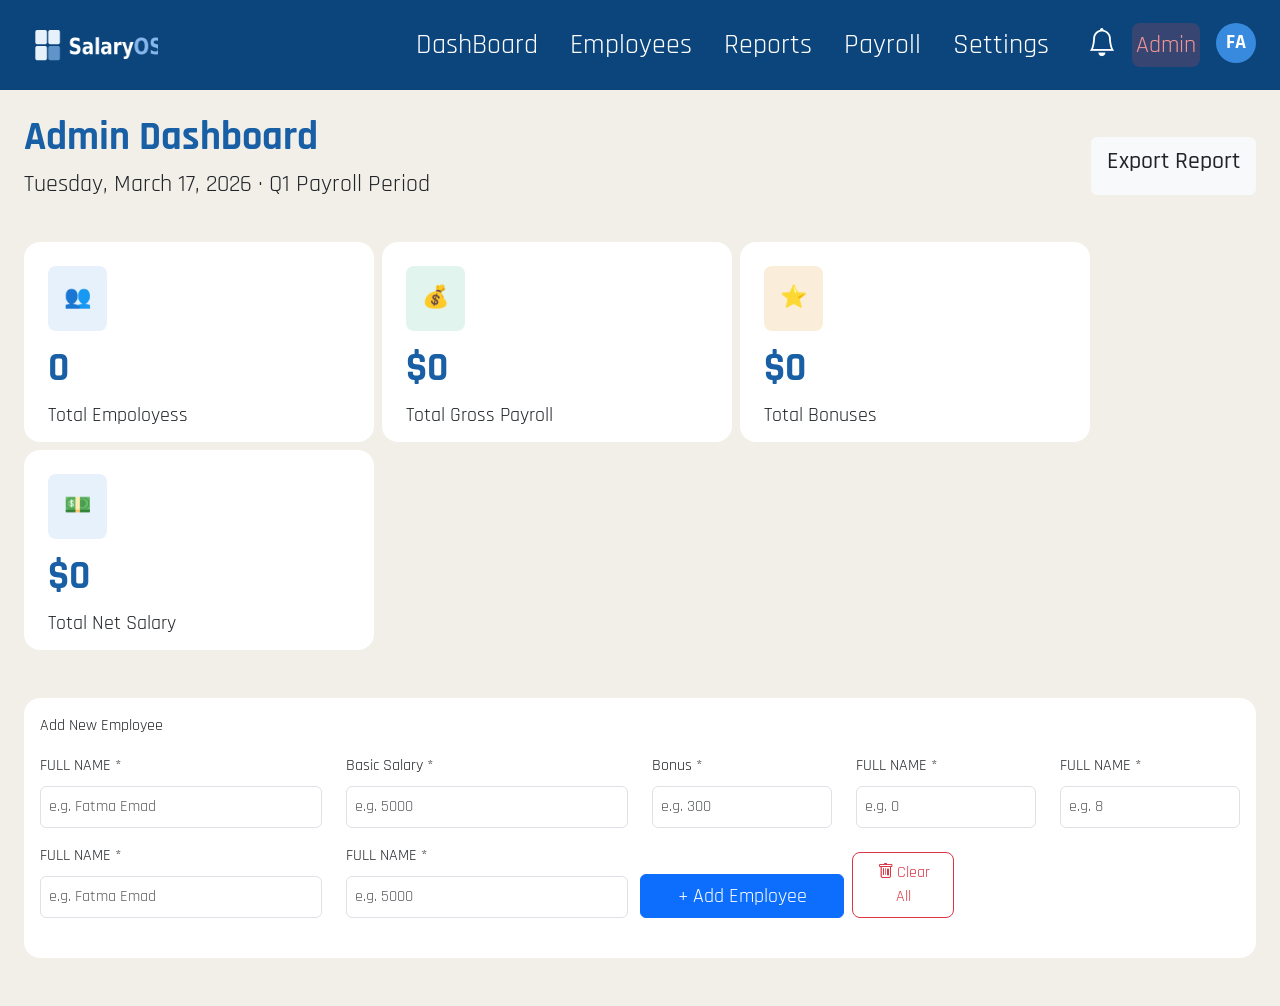
==== index.html @ 5189d5d8 "adding clear all input" ====
<!DOCTYPE html>
<html lang="en">

<head>
    <meta charset="UTF-8">
    <meta name="viewport" content="width=device-width, initial-scale=1.0">
    <title>Salary App</title>
    <link href="https://cdn.jsdelivr.net/npm/bootstrap@5.3.8/dist/css/bootstrap.min.css" rel="stylesheet"
        integrity="sha384-sRIl4kxILFvY47J16cr9ZwB07vP4J8+LH7qKQnuqkuIAvNWLzeN8tE5YBujZqJLB" crossorigin="anonymous">
    <link href="https://cdn.jsdelivr.net/npm/bootstrap-icons@1.11.3/font/bootstrap-icons.css" rel="stylesheet">
    <link rel="stylesheet" href="./css/style.css">
    <link rel="shortcut icon" href="./images/salaryos-logo.png" type="image/x-icon">
    <style>
        :root {
            --primaryColor: #0C447C;
            --secondaryColor: #378ADD;
            --primary-navy-hover: #185FA5;
            --primary-blue-light: #85B7EB;
            --primary-blue-tint: #E6F1FB;
            --primary-blue-avatar: #B5D4F4;
        }

        .contain img {
            width: 150px;
            height: 50px;
            padding-left: 20px;
        }

        .navbar {
            background-color: var(--primaryColor);
        }

        .list ul {
            margin-left: 250px;
        }

        .profile {
            background-color: var(--secondaryColor);
            width: 40px;
            height: 40px;
            text-align: center;
        }

        .role {
            color: #F09595;
            background: rgba(226, 75, 74, 0.2);
        }

        .emp-num,
        .total-net {
            width: 200px;
            background-color: var(--secondaryColor);
            height: fit-content;
            width: fit-content;
            font-weight: 500;
        }

        .emp-num span:last-of-type,
        .total-net span:last-of-type {
            margin-top: -10px;
        }

        .admin-dashboard {
            color: var(--primary-navy-hover);

        }

        .info {
            background-color: rgb(175, 104, 104);
            width: 350px;
            height: 200px;
            background-color: white;

        }

        .info p:last-of-type {
            margin-top: -15px;
        }

        .info {
            transition: 0.3s;
        }

        .info:hover {
            transform: translateY(-5px);
        }

        .user-data {
            background-color: white;
        }

        .add-btn {
            height: fit-content;
        }
    </style>
</head>

<body style="background-color: var(--bg-page);">

    <nav class="navbar navbar-expand-lg ">
        <div class=" contain container-fluid p-2">
            <!-- <a class="navbar-brand" href="#">Navbar scroll</a> -->
            <img src="./images/salaryos-logo (1).png" alt="" class="">
            <button class="navbar-toggler" type="button" data-bs-toggle="collapse" data-bs-target="#navbarScroll"
                aria-controls="navbarScroll" aria-expanded="false" aria-label="Toggle navigation">
                <span class="navbar-toggler-icon"></span>
            </button>
            <div class=" list collapse navbar-collapse" id="navbarScroll">
                <ul class="navbar-nav me-auto my-2 my-lg-0 navbar-nav-scroll gap-3" style="--bs-scroll-height: 100px;">
                    <li class="nav-item">
                        <a class="nav-link active text-white fs-3" aria-current="page" href="#">DashBoard</a>
                    </li>
                    <li class="nav-item">
                        <a class="nav-link text-white fs-3" href="#">Employees</a>
                    </li>
                    <li class="nav-item dropdown">
                        <a class="nav-link active text-white fs-3" aria-current="page" href="#">Reports</a>


                    </li>
                    <li class="nav-item dropdown">
                        <a class="nav-link active text-white fs-3" aria-current="page" href="#">Payroll</a>


                    </li>
                    <li class="nav-item">
                        <a class="nav-link disabled text-white fs-3" aria-disabled="true">Settings</a>
                    </li>
                </ul>

                <div class="d-flex justify-content-center gap-3 me-3">
                    <i class="bi bi-bell fs-3 text-white"></i>
                    <div class=" role  rounded-3 p-1  d-inline-block fs-4">Admin</div>
                    <div class="profile text-white p-1 fs-5 fw-bold rounded-circle d-inline-block">FA</div>

                </div>
            </div>
        </div>
    </nav>
    <main>
        <div class="main-container">
            <div class="main-header">
                <div class="main-description d-flex justify-content-between px-4">
                    <div>
                        <h2 class=" admin-dashboard mb-1 mt-4 fs-1 fw-bold">Admin Dashboard</h2>
                        <p class="fs-4">Tuesday, March 17, 2026 · Q1 Payroll Period</p>
                    </div>
                    <div class="d-flex align-items-center gap-5 mt-4 fs-4 rounded-2 text-light">
                        <div class="emp-num  rounded-2 p-3  bg-light text-dark ">

                            <span class="d-block ">Export Report</span>
                        </div>
                        <!-- <div class="total-net rounded-2 p-2 text-center fs-4 text-light">
                            <span class="d-block"> $14,500</span>
                            <span class="d-block">Total Net</span>
                        </div> -->
                    </div>
                </div>



            </div>

            <div class="row emp-info mt-4 mx-4 gap-2">
                <div class="info  col-lg-3 col-md-6 col-12 p-4 rounded-4 ">
                    <div class="stat-icon mb-2 p-3 rounded-3 text-center "
                        style="background:var(--primary-blue-tint); font-size:22px;width: fit-content; height: fit-content; ;">
                        👥</div>
                    <p class="fs-1 fw-bold" style="color: var(--primary-navy-hover);">0</p>
                    <p class="fs-5">Total Empoloyess</p>
                </div>
                <div class="info col-lg-3 col-md-6 col-12 p-4 rounded-4 ">
                    <div class="stat-icon mb-2 p-3 rounded-3 text-center "
                        style="background:var(--green-tint); font-size:22px;width: fit-content; height: fit-content; ;">
                        💰</div>
                    <p class="fs-1 fw-bold" style="color: var(--primary-navy-hover);">$0</p>
                    <p class="fs-5">Total Gross Payroll</p>
                </div>
                <div class="info  col-lg-3 col-md-6 col-12 p-4 rounded-4 ">
                    <div class="stat-icon mb-2 p-3 rounded-3 text-center "
                        style="background:var(--amber-tint); font-size:22px;width: fit-content; height: fit-content; ;">
                        ⭐</div>
                    <p class="fs-1 fw-bold" style="color: var(--primary-navy-hover);">$0</p>
                    <p class="fs-5">Total Bonuses</p>
                </div>
                <div class="info col-lg-3 col-md-6 col-12 p-4 rounded-4 ">
                    <div class="stat-icon mb-2 p-3 rounded-3 text-center "
                        style="background:var(--primary-blue-tint); font-size:22px;width: fit-content; height: fit-content; ;">
                        💵</div>
                    <p class="fs-1 fw-bold" style="color: var(--primary-navy-hover);">$0</p>
                    <p class="fs-5">Total Net Salary</p>
                </div>




            </div>

            <div class="user-data w-full p-3 w-500 mt-5 rounded-4 mb-5 mx-4 ">
                <p>Add New Employee</p>
                <div class="row">
                    <div class="d-flex flex-column col-3">
                        <label for="fullname" class="mb-2">FULL NAME *</label>
                        <input type="text" class="form-control p-2" id="fullname" name="fullname"
                            placeholder="e.g. Fatma Emad">
                    </div>
                    <div class="d-flex flex-column col-3">
                        <label for="fullname" class="mb-2">Basic Salary *</label>
                        <input type="text" class="form-control p-2" id="fullname" name="fullname"
                            placeholder="e.g. 5000">
                    </div>
                    <div class="d-flex flex-column col-2">
                        <label for="fullname" class="mb-2">Bonus *</label>
                        <input type="text" class="form-control p-2" id="fullname" name="fullname"
                            placeholder="e.g. 300">
                    </div>
                    <div class="d-flex flex-column col-2">
                        <label for="fullname" class="mb-2">FULL NAME *</label>
                        <input type="text" class="form-control p-2" id="fullname" name="fullname" placeholder="e.g. 0">
                    </div>
                    <div class="d-flex flex-column col-2">
                        <label for="fullname" class="mb-2">FULL NAME *</label>
                        <input type="text" class="form-control p-2" id="fullname" name="fullname" placeholder="e.g. 8">
                    </div>



                </div>
                <div class="row mt-3 mb-4">
                    <div class="d-flex flex-column col-3">
                        <label for="fullname" class="mb-2">FULL NAME *</label>
                        <input type="text" class="form-control p-2" id="fullname" name="fullname"
                            placeholder="e.g. Fatma Emad">
                    </div>
                    <div class="d-flex flex-column col-3">
                        <label for="fullname" class="mb-2">FULL NAME *</label>
                        <input type="text" class="form-control p-2" id="fullname" name="fullname"
                            placeholder="e.g. 5000">
                    </div>
                    <button type="submit" class=" add-btn col-2 btn btn-primary fs-5 mt-auto me-2"> + Add Employee</button>
                    <button type="reset" class=" add-btn col-1 btn btn-outline-danger btn-lg fs-6 mt-auto">
                        <i class="bi bi-trash"></i>
                         Clear All
                    </button>



                </div>



            </div>

    </main>


    <script src="https://cdn.jsdelivr.net/npm/bootstrap@5.3.8/dist/js/bootstrap.bundle.min.js"
        integrity="sha384-FKyoEForCGlyvwx9Hj09JcYn3nv7wiPVlz7YYwJrWVcXK/BmnVDxM+D2scQbITxI"
        crossorigin="anonymous"></script>
    <script src="./js/main.js"></script>
</body>

</html>
---- css/style.css ----
@import url('https://fonts.googleapis.com/css2?family=Rajdhani:wght@400;500;600;700&display=swap');

body {
    font-family: 'Rajdhani', sans-serif;
}

:root {
    /* ── Primary ── */
    --primary-navy:        #0C447C;
    --primary-navy-hover:  #185FA5;
    --primary-blue:        #378ADD;
    --primary-blue-light:  #85B7EB;
    --primary-blue-tint:   #E6F1FB;
    --primary-blue-avatar: #B5D4F4;

    /* ── Backgrounds ── */
    --bg-page:         #f1efe8;
    --bg-card:         #ffffff;
    --bg-table-header: #f8f9fa;
    --bg-table-hover:  #f0f6ff;

    /* ── Success / Green ── */
    --green-dark:   #0F6E56;
    --green-mid:    #1D9E75;
    --green-light:  #5DCAA5;
    --green-tint:   #E1F5EE;
    --green-avatar: #C0DD97;

    /* ── Danger / Red ── */
    --red-dark:        #A32D2D;
    --red-mid:         #E24B4A;
    --red-light:       #F09595;
    --red-tint:        #FCEBEB;
    --red-admin-badge: #c0392b;

    /* ── Warning / Amber ── */
    --amber-dark:        #854F0B;
    --amber-mid:         #EF9F27;
    --amber-avatar:      #FAC775;
    --amber-tint:        #FAEEDA;
    --amber-avatar-dark: #633806;

    /* ── Job Badges / Avatars ── */
    --purple-tint:        #EEEDFE;
    --purple-dark:        #3C3489;
    --purple-avatar:      #CECBF6;
    --pink-avatar:        #F4C0D1;
    --pink-avatar-dark:   #72243E;
    --teal-avatar:        #9FE1CB;

    /* ── Text & Neutral ── */
    --text-primary:   #222222;
    --text-secondary: #666666;
    --text-muted:     #888888;
    --border-color:   #dddddd;
    --text-on-navy:   #E6F1FB;
}
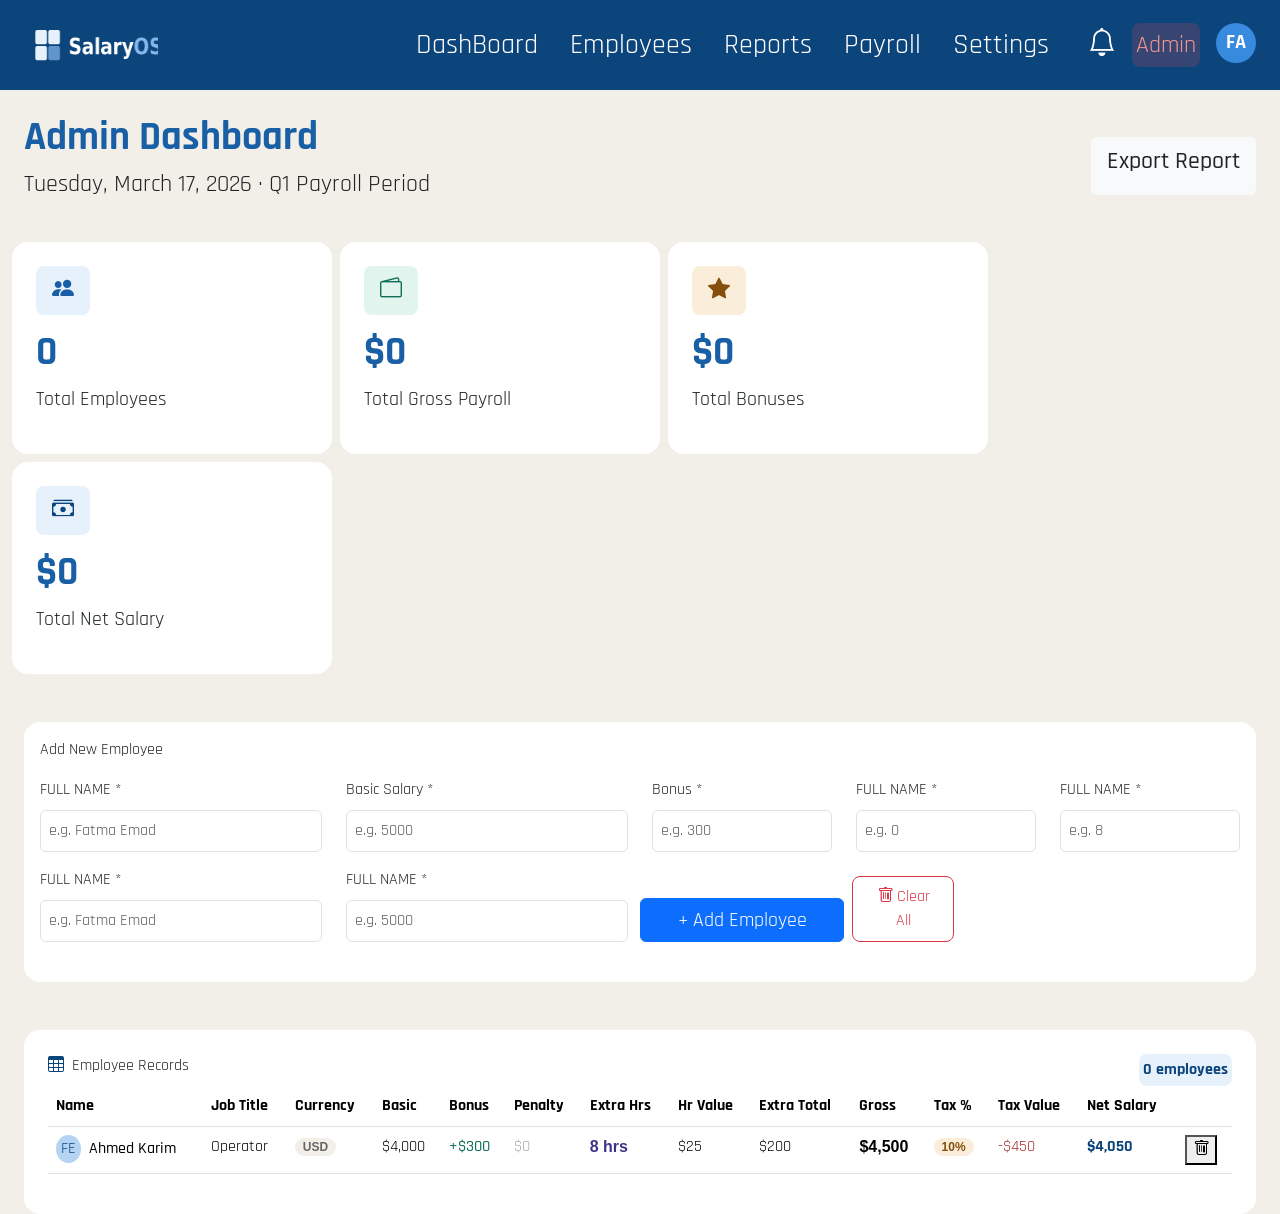
==== commit 2f43e472: "adding employees data in a table" ====
--- a/index.html
+++ b/index.html
@@ -66,20 +66,17 @@
         }
 
         .info {
-            background-color: rgb(175, 104, 104);
-            width: 350px;
-            height: 200px;
+            min-height: 200px;
             background-color: white;
-
+            transition: 0.3s;
+            width: 320px;
         }
 
         .info p:last-of-type {
             margin-top: -15px;
         }
 
-        .info {
-            transition: 0.3s;
-        }
+
 
         .info:hover {
             transform: translateY(-5px);
@@ -92,12 +89,16 @@
         .add-btn {
             height: fit-content;
         }
+
+        .data-table {
+            background-color: white;
+        }
     </style>
 </head>
 
 <body style="background-color: var(--bg-page);">
 
-    <nav class="navbar navbar-expand-lg ">
+    <nav class="navbar navbar-expand-xl ">
         <div class=" contain container-fluid p-2">
             <!-- <a class="navbar-brand" href="#">Navbar scroll</a> -->
             <img src="./images/salaryos-logo (1).png" alt="" class="">
@@ -160,8 +161,8 @@
 
 
             </div>
-
-            <div class="row emp-info mt-4 mx-4 gap-2">
+            <!-- 
+            <div class="row emp-info mt-4 mx-4 g-2 ">
                 <div class="info  col-lg-3 col-md-6 col-12 p-4 rounded-4 ">
                     <div class="stat-icon mb-2 p-3 rounded-3 text-center "
                         style="background:var(--primary-blue-tint); font-size:22px;width: fit-content; height: fit-content; ;">
@@ -194,6 +195,43 @@
 
 
 
+            </div> -->
+
+            <div class="mx-4">
+                <div class="row emp-info mt-4 gap-2">
+                    <div class="info col-lg-3 col-md-6 col-12 p-4 rounded-4">
+                        <div class="stat-icon mb-2 px-3 py-2  rounded-3 text-center"
+                            style="background:var(--primary-blue-tint); font-size:22px; width:fit-content;">
+                            <i class="bi bi-people-fill" style="color:#185FA5;"></i>
+                        </div>
+                        <p class="fs-1 fw-bold" style="color: var(--primary-navy-hover);">0</p>
+                        <p class="fs-5">Total Employees</p>
+                    </div>
+                    <div class="info col-lg-3 col-md-6 col-12 p-4 rounded-4">
+                        <div class="stat-icon mb-2 px-3 py-2 rounded-3 text-center"
+                            style="background:var(--green-tint); font-size:22px; width:fit-content;">
+                            <i class="bi bi-wallet2" style="color:#0F6E56;"></i>
+                        </div>
+                        <p class="fs-1 fw-bold" style="color: var(--primary-navy-hover);">$0</p>
+                        <p class="fs-5">Total Gross Payroll</p>
+                    </div>
+                    <div class="info col-lg-3 col-md-6 col-12 p-4 rounded-4">
+                        <div class="stat-icon mb-2 px-3 py-2 rounded-3 text-center"
+                            style="background:var(--amber-tint); font-size:22px; width:fit-content;">
+                            <i class="bi bi-star-fill" style="color:#854F0B;"></i>
+                        </div>
+                        <p class="fs-1 fw-bold" style="color: var(--primary-navy-hover);">$0</p>
+                        <p class="fs-5">Total Bonuses</p>
+                    </div>
+                    <div class="info col-lg-3 col-md-6 col-12 p-4 rounded-4">
+                        <div class="stat-icon mb-2 px-3 py-2 rounded-3 text-center"
+                            style="background:var(--primary-blue-tint); font-size:22px; width:fit-content;">
+                            <i class="bi bi-cash-stack" style="color:#0C447C;"></i>
+                        </div>
+                        <p class="fs-1 fw-bold" style="color: var(--primary-navy-hover);">$0</p>
+                        <p class="fs-5">Total Net Salary</p>
+                    </div>
+                </div>
             </div>
 
             <div class="user-data w-full p-3 w-500 mt-5 rounded-4 mb-5 mx-4 ">
@@ -237,15 +275,98 @@
                         <input type="text" class="form-control p-2" id="fullname" name="fullname"
                             placeholder="e.g. 5000">
                     </div>
-                    <button type="submit" class=" add-btn col-2 btn btn-primary fs-5 mt-auto me-2"> + Add Employee</button>
+                    <button type="submit" class=" add-btn col-2 btn btn-primary fs-5 mt-auto me-2"> + Add
+                        Employee</button>
                     <button type="reset" class=" add-btn col-1 btn btn-outline-danger btn-lg fs-6 mt-auto">
                         <i class="bi bi-trash"></i>
-                         Clear All
+                        Clear All
                     </button>
 
 
 
                 </div>
+
+
+
+            </div>
+
+            <div class="data-table mx-4 p-4 rounded-4 ">
+                <div class="d-flex justify-content-between">
+                    <span class="fs-6"> <i class="bi bi-table me-1" style="color:#0C447C;"></i>
+                        Employee Records
+                    </span>
+                    <span class="fs-6 p-1 rounded-3 fw-bold"
+                        style="background:var(--primary-blue-tint); color:#0C447C;">0 employees</span>
+                </div>
+                <div>
+                    <table class="table  ">
+                        <thead style="background:var(--primary-blue-light) !important;">
+                            <tr>
+                                <th>Name</th>
+                                <th>Job Title</th>
+                                <th>Currency</th>
+                                <th>Basic</th>
+                                <th>Bonus</th>
+                                <th>Penalty</th>
+                                <th>Extra Hrs</th>
+                                <th>Hr Value</th>
+                                <th>Extra Total</th>
+                                <th>Gross</th>
+                                <th>Tax %</th>
+                                <th>Tax Value</th>
+                                <th>Net Salary</th>
+                                <th></th>
+                            </tr>
+                        </thead>
+                        <tbody>
+                            <tr>
+                                <td>
+                                    <div class="d-flex align-items-center gap-2">
+                                        <div class="av rounded-circle" style="background:#B5D4F4; color:#0C447C;padding:2px 5px">FE</div>
+                                        <span style="font-weight:500;">Ahmed Karim</span>
+                                    </div>
+                                </td>
+                                <td><span class="badge-op">Operator</span></td>
+                                <td><span
+                                        style="font-size:12px; background:#f1efe8; color:#666; padding:2px 8px; border-radius:12px; font-weight:600;">USD</span>
+                                </td>
+                                <td>$4,000</td>
+                                <td style="color:#0F6E56; font-weight:500;">+$300</td>
+                                <td style="color:#aaa;">$0</td>
+                                <td style="color:#3C3489; font-weight:600;">8 hrs</td>
+                                <td>$25</td>
+                                <td>$200</td>
+                                <td style="font-weight:600;">$4,500</td>
+                                <td><span
+                                        style="font-size:12px; background:#FAEEDA; color:#854F0B; padding:2px 8px; border-radius:12px; font-weight:600;">10%</span>
+                                </td>
+                                <td style="color:#A32D2D;">-$450</td>
+                                <td style="font-weight:700; color:#0C447C;">$4,050</td>
+                                <td><button class="btn-del"><i class="bi bi-trash"></i></button></td>
+                            </tr>
+                        </tbody>
+                        <tfoot></tfoot>
+                    </table>
+                    <div class="empty-data">
+                        <div>
+
+                        </div>
+
+                    </div>
+
+
+
+
+
+
+
+                </div>
+
+
+
+
+
+
 
 
 
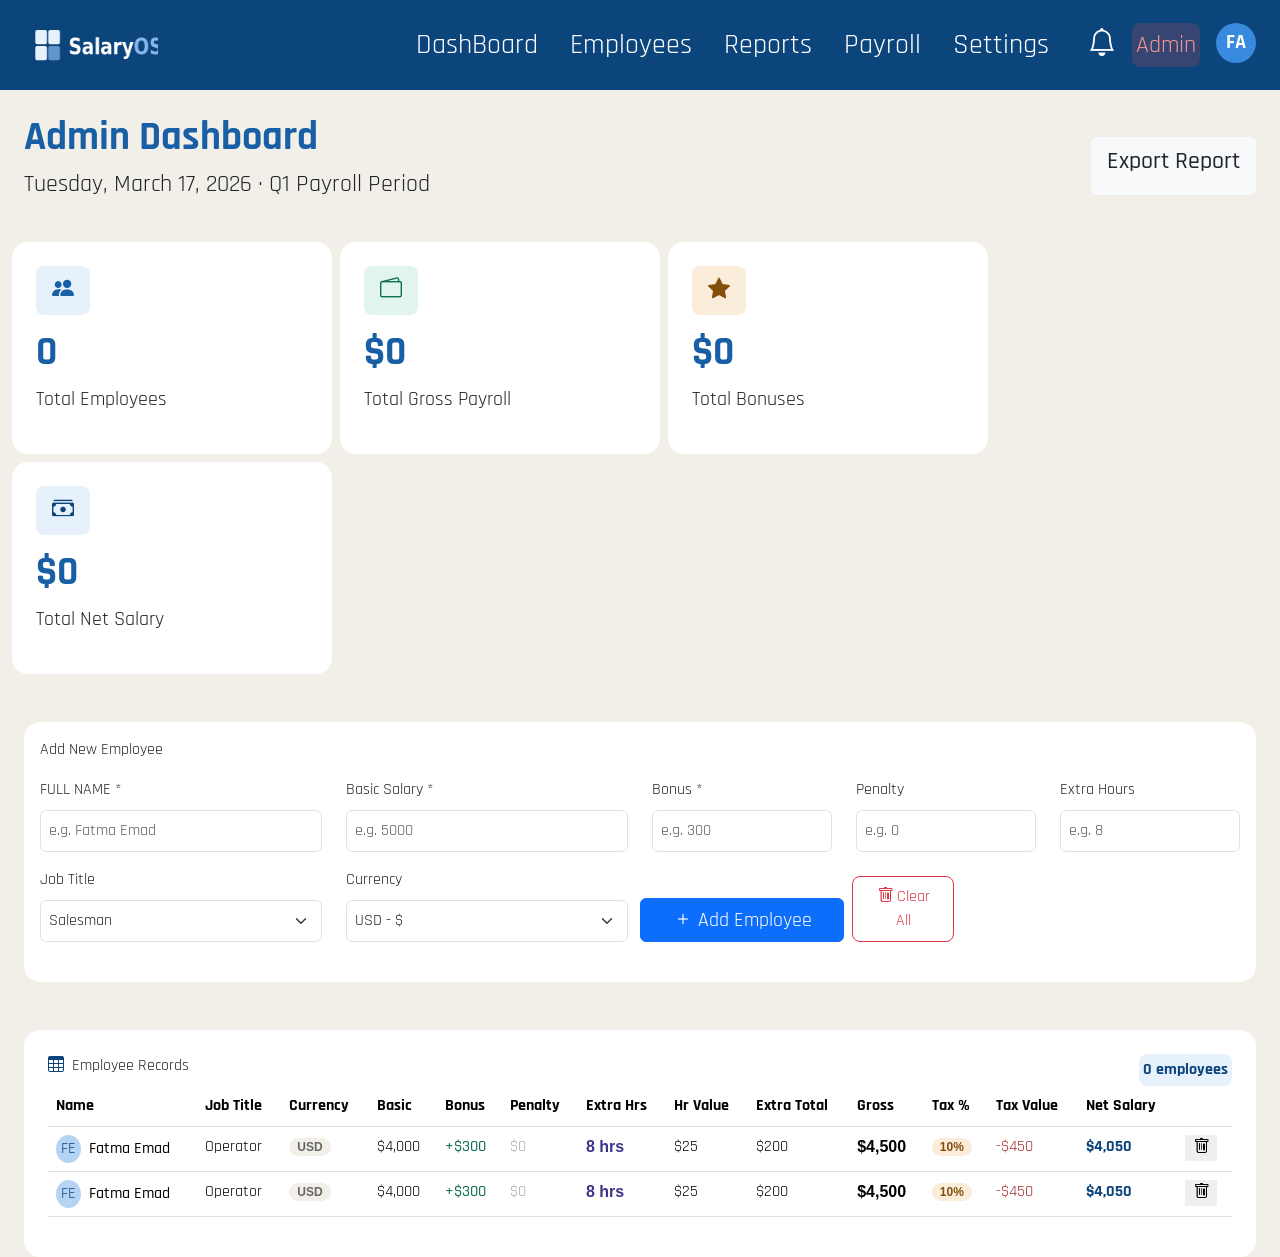
==== commit d66ae4a3: "some changes" ====
--- a/index.html
+++ b/index.html
@@ -92,6 +92,10 @@
 
         .data-table {
             background-color: white;
+        }
+        .delete-btn:hover {
+            color: var(--red-mid);
+            background-color: var(--red-tint);
         }
     </style>
 </head>
@@ -240,25 +244,27 @@
                     <div class="d-flex flex-column col-3">
                         <label for="fullname" class="mb-2">FULL NAME *</label>
                         <input type="text" class="form-control p-2" id="fullname" name="fullname"
-                            placeholder="e.g. Fatma Emad">
+                            placeholder="e.g. Fatma Emad" required>
                     </div>
                     <div class="d-flex flex-column col-3">
                         <label for="fullname" class="mb-2">Basic Salary *</label>
-                        <input type="text" class="form-control p-2" id="fullname" name="fullname"
-                            placeholder="e.g. 5000">
+                        <input type="number" class="form-control p-2" id="fullname" name="fullname"
+                            placeholder="e.g. 5000" required>
                     </div>
                     <div class="d-flex flex-column col-2">
                         <label for="fullname" class="mb-2">Bonus *</label>
-                        <input type="text" class="form-control p-2" id="fullname" name="fullname"
+                        <input type="number" class="form-control p-2" id="fullname" name="fullname"
                             placeholder="e.g. 300">
                     </div>
                     <div class="d-flex flex-column col-2">
-                        <label for="fullname" class="mb-2">FULL NAME *</label>
-                        <input type="text" class="form-control p-2" id="fullname" name="fullname" placeholder="e.g. 0">
+                        <label for="fullname" class="mb-2">Penalty</label>
+                        <input type="number" class="form-control p-2" id="fullname" name="fullname"
+                            placeholder="e.g. 0">
                     </div>
                     <div class="d-flex flex-column col-2">
-                        <label for="fullname" class="mb-2">FULL NAME *</label>
-                        <input type="text" class="form-control p-2" id="fullname" name="fullname" placeholder="e.g. 8">
+                        <label for="fullname" class="mb-2">Extra Hours</label>
+                        <input type="number" class="form-control p-2" id="fullname" name="fullname"
+                            placeholder="e.g. 8">
                     </div>
 
 
@@ -266,16 +272,23 @@
                 </div>
                 <div class="row mt-3 mb-4">
                     <div class="d-flex flex-column col-3">
-                        <label for="fullname" class="mb-2">FULL NAME *</label>
-                        <input type="text" class="form-control p-2" id="fullname" name="fullname"
-                            placeholder="e.g. Fatma Emad">
+                        <label for="fullname" class="mb-2">Job Title</label>
+                        <select name="job-title" id="title" class="form-select p-2 ">
+                            <option value="Salesman">Salesman</option>
+                            <option value="Operator">Operator</option>
+                            <option value="Admin">Admin</option>
+                        </select>
                     </div>
                     <div class="d-flex flex-column col-3">
-                        <label for="fullname" class="mb-2">FULL NAME *</label>
-                        <input type="text" class="form-control p-2" id="fullname" name="fullname"
-                            placeholder="e.g. 5000">
-                    </div>
-                    <button type="submit" class=" add-btn col-2 btn btn-primary fs-5 mt-auto me-2"> + Add
+                        <label for="fullname" class="mb-2">Currency</label>
+                        <select name="job-title" id="title" class="form-select p-2 ">
+                            <option value="Salesman">USD - $</option>
+                            <option value="Operator">EGP</option>
+                            <option value="Admin">SAR</option>
+                        </select>
+                    </div>
+                    <button type="submit" class=" add-btn col-2 btn btn-primary fs-5 mt-auto me-2"> <i
+                            class="bi bi-plus"></i> Add
                         Employee</button>
                     <button type="reset" class=" add-btn col-1 btn btn-outline-danger btn-lg fs-6 mt-auto">
                         <i class="bi bi-trash"></i>
@@ -322,8 +335,9 @@
                             <tr>
                                 <td>
                                     <div class="d-flex align-items-center gap-2">
-                                        <div class="av rounded-circle" style="background:#B5D4F4; color:#0C447C;padding:2px 5px">FE</div>
-                                        <span style="font-weight:500;">Ahmed Karim</span>
+                                        <div class="av rounded-circle"
+                                            style="background:#B5D4F4; color:#0C447C;padding:2px 5px">FE</div>
+                                        <span style="font-weight:500;">Fatma Emad</span>
                                     </div>
                                 </td>
                                 <td><span class="badge-op">Operator</span></td>
@@ -342,7 +356,33 @@
                                 </td>
                                 <td style="color:#A32D2D;">-$450</td>
                                 <td style="font-weight:700; color:#0C447C;">$4,050</td>
-                                <td><button class="btn-del"><i class="bi bi-trash"></i></button></td>
+                                <td><button class="delete-btn border-0 px-2"><i class="bi bi-trash "></i></button></td>
+                            </tr>
+                            <tr>
+                                <td>
+                                    <div class="d-flex align-items-center gap-2">
+                                        <div class="av rounded-circle"
+                                            style="background:#B5D4F4; color:#0C447C;padding:2px 5px">FE</div>
+                                        <span style="font-weight:500;">Fatma Emad</span>
+                                    </div>
+                                </td>
+                                <td><span class="badge-op">Operator</span></td>
+                                <td><span
+                                        style="font-size:12px; background:#f1efe8; color:#666; padding:2px 8px; border-radius:12px; font-weight:600;">USD</span>
+                                </td>
+                                <td>$4,000</td>
+                                <td style="color:#0F6E56; font-weight:500;">+$300</td>
+                                <td style="color:#aaa;">$0</td>
+                                <td style="color:#3C3489; font-weight:600;">8 hrs</td>
+                                <td>$25</td>
+                                <td>$200</td>
+                                <td style="font-weight:600;">$4,500</td>
+                                <td><span
+                                        style="font-size:12px; background:#FAEEDA; color:#854F0B; padding:2px 8px; border-radius:12px; font-weight:600;">10%</span>
+                                </td>
+                                <td style="color:#A32D2D;">-$450</td>
+                                <td style="font-weight:700; color:#0C447C;">$4,050</td>
+                                <td><button class="delete-btn border-0 px-2"><i class="bi bi-trash "></i></button></td>
                             </tr>
                         </tbody>
                         <tfoot></tfoot>
@@ -379,6 +419,7 @@
         integrity="sha384-FKyoEForCGlyvwx9Hj09JcYn3nv7wiPVlz7YYwJrWVcXK/BmnVDxM+D2scQbITxI"
         crossorigin="anonymous"></script>
     <script src="./js/main.js"></script>
+    <script src="./js/functions.js"></script>
 </body>
 
 </html>
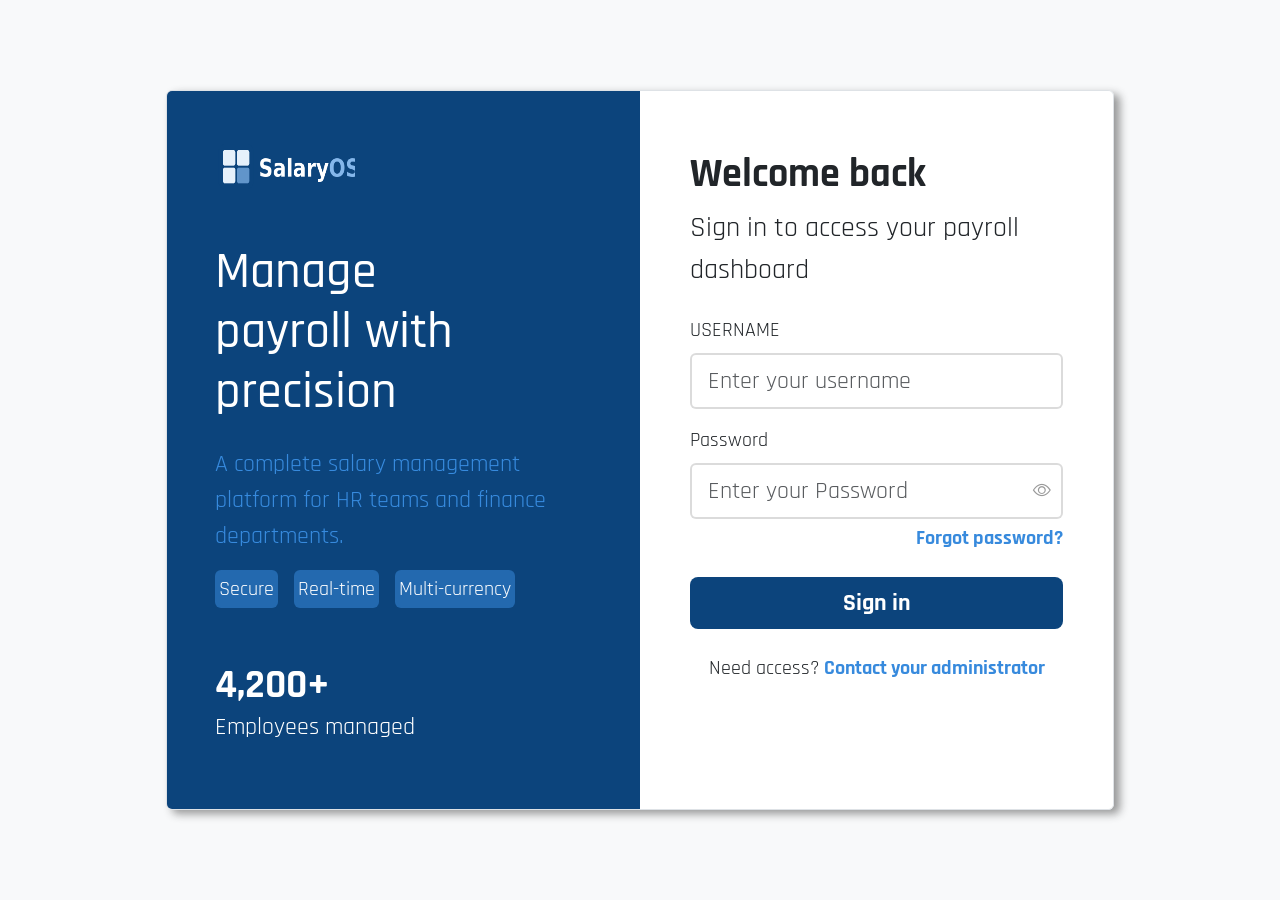
==== commit 4c990c10: "user profile done" ====
--- a/index.html
+++ b/index.html
@@ -1,3 +1,4 @@
+
 <!DOCTYPE html>
 <html lang="en">
 
@@ -18,408 +19,245 @@
             --primary-blue-light: #85B7EB;
             --primary-blue-tint: #E6F1FB;
             --primary-blue-avatar: #B5D4F4;
-        }
-
-        .contain img {
-            width: 150px;
-            height: 50px;
-            padding-left: 20px;
-        }
-
-        .navbar {
-            background-color: var(--primaryColor);
-        }
-
-        .list ul {
-            margin-left: 250px;
-        }
+            --green-tint: #E6F7F2;
+            --amber-tint: #FEF3E2;
+            --red-tint: #FDECEA;
+            --red-mid: #dc3545;
+            --bg-page: #F4F6FA;
+        }
+
+        body { background-color: var(--bg-page); }
+
+        .contain img { width: 150px; height: 50px; padding-left: 20px; }
+        .navbar { background-color: var(--primaryColor); }
+        .list ul { margin-left: 250px; }
 
         .profile {
             background-color: var(--secondaryColor);
-            width: 40px;
-            height: 40px;
-            text-align: center;
-        }
-
-        .role {
-            color: #F09595;
-            background: rgba(226, 75, 74, 0.2);
-        }
-
-        .emp-num,
-        .total-net {
-            width: 200px;
-            background-color: var(--secondaryColor);
-            height: fit-content;
-            width: fit-content;
-            font-weight: 500;
-        }
-
-        .emp-num span:last-of-type,
-        .total-net span:last-of-type {
-            margin-top: -10px;
-        }
-
-        .admin-dashboard {
-            color: var(--primary-navy-hover);
-
-        }
-
+            width: 40px; height: 40px; text-align: center;
+        }
+        .role { color: #F09595; background: rgba(226,75,74,0.2); }
+
+        .admin-dashboard { color: var(--primary-navy-hover); }
+
+        /* ── stat cards ── */
         .info {
-            min-height: 200px;
+            min-height: 160px;
             background-color: white;
             transition: 0.3s;
-            width: 320px;
-        }
-
-        .info p:last-of-type {
-            margin-top: -15px;
-        }
-
-
-
-        .info:hover {
-            transform: translateY(-5px);
-        }
-
-        .user-data {
-            background-color: white;
-        }
-
-        .add-btn {
-            height: fit-content;
-        }
-
-        .data-table {
-            background-color: white;
-        }
-        .delete-btn:hover {
-            color: var(--red-mid);
-            background-color: var(--red-tint);
-        }
+            border-radius: 1rem;
+        }
+        .info:hover { transform: translateY(-5px); box-shadow: 0 6px 20px rgba(0,0,0,.08); }
+        .info p:last-of-type { margin-top: -10px; }
+
+        /* ── form section ── */
+        .user-data { background-color: white; }
+        .add-btn   { height: fit-content; }
+
+        /* ── table ── */
+        .data-table { background-color: white; }
+        .delete-btn { background: transparent; }
+        .delete-btn:hover { color: var(--red-mid); background-color: var(--red-tint); border-radius: 4px; }
+
+        /* ── currency converting badge ── */
+        .converting-badge {
+            font-size: 11px;
+            background: #fff3cd;
+            color: #856404;
+            padding: 2px 7px;
+            border-radius: 10px;
+            font-weight: 600;
+        }
+
+        /* ── spacing fix: gap between stat cards row and form ── */
+        .section-gap { margin-top: 2rem; }
     </style>
 </head>
 
-<body style="background-color: var(--bg-page);">
-
-    <nav class="navbar navbar-expand-xl ">
-        <div class=" contain container-fluid p-2">
-            <!-- <a class="navbar-brand" href="#">Navbar scroll</a> -->
-            <img src="./images/salaryos-logo (1).png" alt="" class="">
+<body>
+
+
+    <nav class="navbar navbar-expand-xl">
+        <div class="contain container-fluid p-2">
+            <img src="./images/salaryos-logo (1).png" alt="">
             <button class="navbar-toggler" type="button" data-bs-toggle="collapse" data-bs-target="#navbarScroll"
                 aria-controls="navbarScroll" aria-expanded="false" aria-label="Toggle navigation">
                 <span class="navbar-toggler-icon"></span>
             </button>
-            <div class=" list collapse navbar-collapse" id="navbarScroll">
-                <ul class="navbar-nav me-auto my-2 my-lg-0 navbar-nav-scroll gap-3" style="--bs-scroll-height: 100px;">
-                    <li class="nav-item">
-                        <a class="nav-link active text-white fs-3" aria-current="page" href="#">DashBoard</a>
-                    </li>
-                    <li class="nav-item">
-                        <a class="nav-link text-white fs-3" href="#">Employees</a>
-                    </li>
-                    <li class="nav-item dropdown">
-                        <a class="nav-link active text-white fs-3" aria-current="page" href="#">Reports</a>
-
-
-                    </li>
-                    <li class="nav-item dropdown">
-                        <a class="nav-link active text-white fs-3" aria-current="page" href="#">Payroll</a>
-
-
-                    </li>
-                    <li class="nav-item">
-                        <a class="nav-link disabled text-white fs-3" aria-disabled="true">Settings</a>
-                    </li>
+            <div class="list collapse navbar-collapse" id="navbarScroll">
+                <ul class="navbar-nav me-auto my-2 my-lg-0 navbar-nav-scroll gap-3" style="--bs-scroll-height:100px;">
+                    <li class="nav-item"><a class="nav-link active text-white fs-3" href="#">DashBoard</a></li>
+                    <li class="nav-item"><a class="nav-link text-white fs-3" href="#">Employees</a></li>
+                    <li class="nav-item"><a class="nav-link text-white fs-3" href="#">Reports</a></li>
+                    <li class="nav-item"><a class="nav-link text-white fs-3" href="#">Payroll</a></li>
+                    <li class="nav-item"><a class="nav-link disabled text-white fs-3">Settings</a></li>
                 </ul>
-
-                <div class="d-flex justify-content-center gap-3 me-3">
+                <div class="d-flex justify-content-center align-items-center gap-3 me-3">
                     <i class="bi bi-bell fs-3 text-white"></i>
-                    <div class=" role  rounded-3 p-1  d-inline-block fs-4">Admin</div>
-                    <div class="profile text-white p-1 fs-5 fw-bold rounded-circle d-inline-block">FA</div>
-
+                    <div class="role rounded-3 p-1 d-inline-block fs-5" id="nav-username">Admin</div>
+                    <div class="profile text-white p-1 fs-5 fw-bold rounded-circle d-inline-block" id="nav-avatar">FA</div>
+                    <button class="btn btn-sm btn-outline-light" onclick="logout()">
+                        <i class="bi bi-box-arrow-right"></i> Logout
+                    </button>
                 </div>
             </div>
         </div>
     </nav>
+
     <main>
         <div class="main-container">
-            <div class="main-header">
-                <div class="main-description d-flex justify-content-between px-4">
-                    <div>
-                        <h2 class=" admin-dashboard mb-1 mt-4 fs-1 fw-bold">Admin Dashboard</h2>
-                        <p class="fs-4">Tuesday, March 17, 2026 · Q1 Payroll Period</p>
-                    </div>
-                    <div class="d-flex align-items-center gap-5 mt-4 fs-4 rounded-2 text-light">
-                        <div class="emp-num  rounded-2 p-3  bg-light text-dark ">
-
-                            <span class="d-block ">Export Report</span>
-                        </div>
-                        <!-- <div class="total-net rounded-2 p-2 text-center fs-4 text-light">
-                            <span class="d-block"> $14,500</span>
-                            <span class="d-block">Total Net</span>
-                        </div> -->
-                    </div>
-                </div>
-
-
-
-            </div>
-            <!-- 
-            <div class="row emp-info mt-4 mx-4 g-2 ">
-                <div class="info  col-lg-3 col-md-6 col-12 p-4 rounded-4 ">
-                    <div class="stat-icon mb-2 p-3 rounded-3 text-center "
-                        style="background:var(--primary-blue-tint); font-size:22px;width: fit-content; height: fit-content; ;">
-                        👥</div>
-                    <p class="fs-1 fw-bold" style="color: var(--primary-navy-hover);">0</p>
-                    <p class="fs-5">Total Empoloyess</p>
-                </div>
-                <div class="info col-lg-3 col-md-6 col-12 p-4 rounded-4 ">
-                    <div class="stat-icon mb-2 p-3 rounded-3 text-center "
-                        style="background:var(--green-tint); font-size:22px;width: fit-content; height: fit-content; ;">
-                        💰</div>
-                    <p class="fs-1 fw-bold" style="color: var(--primary-navy-hover);">$0</p>
-                    <p class="fs-5">Total Gross Payroll</p>
-                </div>
-                <div class="info  col-lg-3 col-md-6 col-12 p-4 rounded-4 ">
-                    <div class="stat-icon mb-2 p-3 rounded-3 text-center "
-                        style="background:var(--amber-tint); font-size:22px;width: fit-content; height: fit-content; ;">
-                        ⭐</div>
-                    <p class="fs-1 fw-bold" style="color: var(--primary-navy-hover);">$0</p>
-                    <p class="fs-5">Total Bonuses</p>
-                </div>
-                <div class="info col-lg-3 col-md-6 col-12 p-4 rounded-4 ">
-                    <div class="stat-icon mb-2 p-3 rounded-3 text-center "
-                        style="background:var(--primary-blue-tint); font-size:22px;width: fit-content; height: fit-content; ;">
-                        💵</div>
-                    <p class="fs-1 fw-bold" style="color: var(--primary-navy-hover);">$0</p>
-                    <p class="fs-5">Total Net Salary</p>
-                </div>
-
-
-
-
-            </div> -->
-
+
+            <!-- ══ Header ═══════════════════════════════════════════════════ -->
+            <div class="main-description d-flex justify-content-between px-4 mt-4 mb-2">
+                <div>
+                    <h2 class="admin-dashboard mb-1 fs-1 fw-bold">Admin Dashboard</h2>
+                    <p class="fs-5 text-muted" id="payroll-date"></p>
+                </div>
+                <div class="d-flex align-items-center">
+                    <button class="btn btn-outline-secondary" onclick="exportReport()">
+                        <i class="bi bi-download me-1"></i> Export Report
+                    </button>
+                </div>
+            </div>
+
+            <!-- ══ Stat Cards ════════════════════════════════════════════════ -->
             <div class="mx-4">
-                <div class="row emp-info mt-4 gap-2">
-                    <div class="info col-lg-3 col-md-6 col-12 p-4 rounded-4">
-                        <div class="stat-icon mb-2 px-3 py-2  rounded-3 text-center"
-                            style="background:var(--primary-blue-tint); font-size:22px; width:fit-content;">
+                <div class="row emp-info g-3">
+                    <div class="info col-lg-3 col-md-6 col-12 p-4">
+                        <div class="stat-icon mb-2 px-3 py-2 rounded-3" style="background:var(--primary-blue-tint); font-size:22px; width:fit-content;">
                             <i class="bi bi-people-fill" style="color:#185FA5;"></i>
                         </div>
-                        <p class="fs-1 fw-bold" style="color: var(--primary-navy-hover);">0</p>
-                        <p class="fs-5">Total Employees</p>
-                    </div>
-                    <div class="info col-lg-3 col-md-6 col-12 p-4 rounded-4">
-                        <div class="stat-icon mb-2 px-3 py-2 rounded-3 text-center"
-                            style="background:var(--green-tint); font-size:22px; width:fit-content;">
+                        <p class="fs-1 fw-bold mb-1" style="color:var(--primary-navy-hover);" id="total-emp">0</p>
+                        <p class="fs-5 text-muted mb-0">Total Employees</p>
+                    </div>
+                    <div class="info col-lg-3 col-md-6 col-12 p-4">
+                        <div class="stat-icon mb-2 px-3 py-2 rounded-3" style="background:var(--green-tint); font-size:22px; width:fit-content;">
                             <i class="bi bi-wallet2" style="color:#0F6E56;"></i>
                         </div>
-                        <p class="fs-1 fw-bold" style="color: var(--primary-navy-hover);">$0</p>
-                        <p class="fs-5">Total Gross Payroll</p>
-                    </div>
-                    <div class="info col-lg-3 col-md-6 col-12 p-4 rounded-4">
-                        <div class="stat-icon mb-2 px-3 py-2 rounded-3 text-center"
-                            style="background:var(--amber-tint); font-size:22px; width:fit-content;">
+                        <p class="fs-1 fw-bold mb-1" style="color:var(--primary-navy-hover);" id="total-gross">0</p>
+                        <p class="fs-5 text-muted mb-0">Total Gross Payroll <span style="font-size:11px;">(EGP)</span></p>
+                    </div>
+                    <div class="info col-lg-3 col-md-6 col-12 p-4">
+                        <div class="stat-icon mb-2 px-3 py-2 rounded-3" style="background:var(--amber-tint); font-size:22px; width:fit-content;">
                             <i class="bi bi-star-fill" style="color:#854F0B;"></i>
                         </div>
-                        <p class="fs-1 fw-bold" style="color: var(--primary-navy-hover);">$0</p>
-                        <p class="fs-5">Total Bonuses</p>
-                    </div>
-                    <div class="info col-lg-3 col-md-6 col-12 p-4 rounded-4">
-                        <div class="stat-icon mb-2 px-3 py-2 rounded-3 text-center"
-                            style="background:var(--primary-blue-tint); font-size:22px; width:fit-content;">
+                        <p class="fs-1 fw-bold mb-1" style="color:var(--primary-navy-hover);" id="total-bonuses">0</p>
+                        <p class="fs-5 text-muted mb-0">Total Bonuses <span style="font-size:11px;">(EGP)</span></p>
+                    </div>
+                    <div class="info col-lg-3 col-md-6 col-12 p-4">
+                        <div class="stat-icon mb-2 px-3 py-2 rounded-3" style="background:var(--primary-blue-tint); font-size:22px; width:fit-content;">
                             <i class="bi bi-cash-stack" style="color:#0C447C;"></i>
                         </div>
-                        <p class="fs-1 fw-bold" style="color: var(--primary-navy-hover);">$0</p>
-                        <p class="fs-5">Total Net Salary</p>
-                    </div>
-                </div>
-            </div>
-
-            <div class="user-data w-full p-3 w-500 mt-5 rounded-4 mb-5 mx-4 ">
-                <p>Add New Employee</p>
-                <div class="row">
-                    <div class="d-flex flex-column col-3">
-                        <label for="fullname" class="mb-2">FULL NAME *</label>
-                        <input type="text" class="form-control p-2" id="fullname" name="fullname"
-                            placeholder="e.g. Fatma Emad" required>
-                    </div>
-                    <div class="d-flex flex-column col-3">
-                        <label for="fullname" class="mb-2">Basic Salary *</label>
-                        <input type="number" class="form-control p-2" id="fullname" name="fullname"
-                            placeholder="e.g. 5000" required>
-                    </div>
-                    <div class="d-flex flex-column col-2">
-                        <label for="fullname" class="mb-2">Bonus *</label>
-                        <input type="number" class="form-control p-2" id="fullname" name="fullname"
-                            placeholder="e.g. 300">
-                    </div>
-                    <div class="d-flex flex-column col-2">
-                        <label for="fullname" class="mb-2">Penalty</label>
-                        <input type="number" class="form-control p-2" id="fullname" name="fullname"
-                            placeholder="e.g. 0">
-                    </div>
-                    <div class="d-flex flex-column col-2">
-                        <label for="fullname" class="mb-2">Extra Hours</label>
-                        <input type="number" class="form-control p-2" id="fullname" name="fullname"
-                            placeholder="e.g. 8">
-                    </div>
-
-
-
-                </div>
-                <div class="row mt-3 mb-4">
-                    <div class="d-flex flex-column col-3">
-                        <label for="fullname" class="mb-2">Job Title</label>
-                        <select name="job-title" id="title" class="form-select p-2 ">
-                            <option value="Salesman">Salesman</option>
-                            <option value="Operator">Operator</option>
-                            <option value="Admin">Admin</option>
-                        </select>
-                    </div>
-                    <div class="d-flex flex-column col-3">
-                        <label for="fullname" class="mb-2">Currency</label>
-                        <select name="job-title" id="title" class="form-select p-2 ">
-                            <option value="Salesman">USD - $</option>
-                            <option value="Operator">EGP</option>
-                            <option value="Admin">SAR</option>
-                        </select>
-                    </div>
-                    <button type="submit" class=" add-btn col-2 btn btn-primary fs-5 mt-auto me-2"> <i
-                            class="bi bi-plus"></i> Add
-                        Employee</button>
-                    <button type="reset" class=" add-btn col-1 btn btn-outline-danger btn-lg fs-6 mt-auto">
-                        <i class="bi bi-trash"></i>
-                        Clear All
-                    </button>
-
-
-
-                </div>
-
-
-
-            </div>
-
-            <div class="data-table mx-4 p-4 rounded-4 ">
-                <div class="d-flex justify-content-between">
-                    <span class="fs-6"> <i class="bi bi-table me-1" style="color:#0C447C;"></i>
-                        Employee Records
+                        <p class="fs-1 fw-bold mb-1" style="color:var(--primary-navy-hover);" id="total-net">0</p>
+                        <p class="fs-5 text-muted mb-0">Total Net Salary <span style="font-size:11px;">(EGP)</span></p>
+                    </div>
+                </div>
+            </div>
+
+            <!-- ══ Add Employee Form ══════════════════════════════════════════ -->
+            <div class="user-data w-full p-4 mt-4 rounded-4 mb-4 mx-4 section-gap">
+                <p class="fs-5 fw-semibold mb-3">Add New Employee</p>
+                <form id="emp-form" method="post">
+                    <div class="row g-3">
+                        <div class="d-flex flex-column col-lg-3 col-md-12">
+                            <label for="fullname" class="mb-2">FULL NAME *</label>
+                            <input type="text" class="form-control p-2" id="fullname" placeholder="e.g. Fatma Emad">
+                        </div>
+                        <div class="d-flex flex-column col-lg-3 col-md-12">
+                            <label for="salary" class="mb-2">Basic Salary *</label>
+                            <input type="number" class="form-control p-2" id="salary" placeholder="e.g. 5000">
+                        </div>
+                        <div class="d-flex flex-column col-lg-2 col-md-12">
+                            <label for="bonus" class="mb-2">Bonus *</label>
+                            <input type="number" class="form-control p-2" id="bonus" placeholder="e.g. 300">
+                        </div>
+                        <div class="d-flex flex-column col-lg-2 col-md-12">
+                            <label for="penalty" class="mb-2">Penalty</label>
+                            <input type="number" class="form-control p-2" id="penalty" placeholder="e.g. 0">
+                        </div>
+                        <div class="d-flex flex-column col-lg-2 col-md-12">
+                            <label for="extra-hours" class="mb-2">Extra Hours</label>
+                            <input type="number" class="form-control p-2" id="extra-hours" placeholder="e.g. 8">
+                        </div>
+                    </div>
+
+                    <div class="row g-3 mt-1 align-items-end">
+                        <div class="d-flex flex-column col-lg-3 col-md-12">
+                            <label for="title" class="mb-2">Job Title</label>
+                            <select id="title" class="form-select p-2">
+                                <option value="Salesman">Salesman</option>
+                                <option value="Operator">Operator</option>
+                                <option value="Admin">Admin</option>
+                            </select>
+                        </div>
+                        <div class="d-flex flex-column col-lg-3 col-md-12">
+                            <label for="currency" class="mb-2">Currency</label>
+                            <select id="currency" class="form-select p-2">
+                                <option value="EGP">EGP</option>
+                                <option value="USD">USD - $</option>
+                                <option value="SAR">SAR</option>
+                                <option value="EUR">EUR - €</option>
+                                <option value="GBP">GBP - £</option>
+                            </select>
+                        </div>
+                        <div class="col-lg-2 col-md-6">
+                            <button type="button" class="add-btn btn btn-primary fs-5 w-100" id="add-emp-btn">
+                                <i class="bi bi-plus"></i> Add Employee
+                            </button>
+                        </div>
+                        <div class="col-lg-2 col-md-6">
+                            <button type="reset" class="btn btn-outline-danger fs-5 w-100">
+                                <i class="bi bi-trash"></i> Clear
+                            </button>
+                        </div>
+                    </div>
+                </form>
+            </div>
+
+            <!-- ══ Data Table ════════════════════════════════════════════════ -->
+            <div class="data-table mx-4 p-4 rounded-4 mb-5">
+                <div class="d-flex justify-content-between align-items-center mb-3">
+                    <span class="fs-6 fw-semibold">
+                        <i class="bi bi-table me-1" style="color:#0C447C;"></i> Employee Records
                     </span>
-                    <span class="fs-6 p-1 rounded-3 fw-bold"
-                        style="background:var(--primary-blue-tint); color:#0C447C;">0 employees</span>
-                </div>
-                <div>
-                    <table class="table  ">
-                        <thead style="background:var(--primary-blue-light) !important;">
+                    <span class="fs-6 p-1 px-2 rounded-3 fw-bold"
+                        style="background:var(--primary-blue-tint); color:#0C447C;">
+                        <span class="empNum">0</span> employees
+                    </span>
+                </div>
+                <div class="table-responsive">
+                    <table class="table table-hover align-middle">
+                        <thead style="background:var(--primary-blue-light);">
                             <tr>
                                 <th>Name</th>
                                 <th>Job Title</th>
                                 <th>Currency</th>
-                                <th>Basic</th>
-                                <th>Bonus</th>
+                                <th>Basic (EGP)</th>
+                                <th>Bonus (EGP)</th>
                                 <th>Penalty</th>
                                 <th>Extra Hrs</th>
                                 <th>Hr Value</th>
                                 <th>Extra Total</th>
-                                <th>Gross</th>
+                                <th>Gross (EGP)</th>
                                 <th>Tax %</th>
                                 <th>Tax Value</th>
-                                <th>Net Salary</th>
+                                <th>Net Salary (EGP)</th>
                                 <th></th>
                             </tr>
                         </thead>
-                        <tbody>
-                            <tr>
-                                <td>
-                                    <div class="d-flex align-items-center gap-2">
-                                        <div class="av rounded-circle"
-                                            style="background:#B5D4F4; color:#0C447C;padding:2px 5px">FE</div>
-                                        <span style="font-weight:500;">Fatma Emad</span>
-                                    </div>
-                                </td>
-                                <td><span class="badge-op">Operator</span></td>
-                                <td><span
-                                        style="font-size:12px; background:#f1efe8; color:#666; padding:2px 8px; border-radius:12px; font-weight:600;">USD</span>
-                                </td>
-                                <td>$4,000</td>
-                                <td style="color:#0F6E56; font-weight:500;">+$300</td>
-                                <td style="color:#aaa;">$0</td>
-                                <td style="color:#3C3489; font-weight:600;">8 hrs</td>
-                                <td>$25</td>
-                                <td>$200</td>
-                                <td style="font-weight:600;">$4,500</td>
-                                <td><span
-                                        style="font-size:12px; background:#FAEEDA; color:#854F0B; padding:2px 8px; border-radius:12px; font-weight:600;">10%</span>
-                                </td>
-                                <td style="color:#A32D2D;">-$450</td>
-                                <td style="font-weight:700; color:#0C447C;">$4,050</td>
-                                <td><button class="delete-btn border-0 px-2"><i class="bi bi-trash "></i></button></td>
-                            </tr>
-                            <tr>
-                                <td>
-                                    <div class="d-flex align-items-center gap-2">
-                                        <div class="av rounded-circle"
-                                            style="background:#B5D4F4; color:#0C447C;padding:2px 5px">FE</div>
-                                        <span style="font-weight:500;">Fatma Emad</span>
-                                    </div>
-                                </td>
-                                <td><span class="badge-op">Operator</span></td>
-                                <td><span
-                                        style="font-size:12px; background:#f1efe8; color:#666; padding:2px 8px; border-radius:12px; font-weight:600;">USD</span>
-                                </td>
-                                <td>$4,000</td>
-                                <td style="color:#0F6E56; font-weight:500;">+$300</td>
-                                <td style="color:#aaa;">$0</td>
-                                <td style="color:#3C3489; font-weight:600;">8 hrs</td>
-                                <td>$25</td>
-                                <td>$200</td>
-                                <td style="font-weight:600;">$4,500</td>
-                                <td><span
-                                        style="font-size:12px; background:#FAEEDA; color:#854F0B; padding:2px 8px; border-radius:12px; font-weight:600;">10%</span>
-                                </td>
-                                <td style="color:#A32D2D;">-$450</td>
-                                <td style="font-weight:700; color:#0C447C;">$4,050</td>
-                                <td><button class="delete-btn border-0 px-2"><i class="bi bi-trash "></i></button></td>
-                            </tr>
-                        </tbody>
+                        <tbody></tbody>
                         <tfoot></tfoot>
                     </table>
-                    <div class="empty-data">
-                        <div>
-
-                        </div>
-
-                    </div>
-
-
-
-
-
-
-
-                </div>
-
-
-
-
-
-
-
-
-
-            </div>
-
+                </div>
+            </div>
+
+        </div>
     </main>
-
 
     <script src="https://cdn.jsdelivr.net/npm/bootstrap@5.3.8/dist/js/bootstrap.bundle.min.js"
         integrity="sha384-FKyoEForCGlyvwx9Hj09JcYn3nv7wiPVlz7YYwJrWVcXK/BmnVDxM+D2scQbITxI"
         crossorigin="anonymous"></script>
+    <script src="./js/functions.js"></script>
     <script src="./js/main.js"></script>
-    <script src="./js/functions.js"></script>
 </body>
-
-</html>+</html>
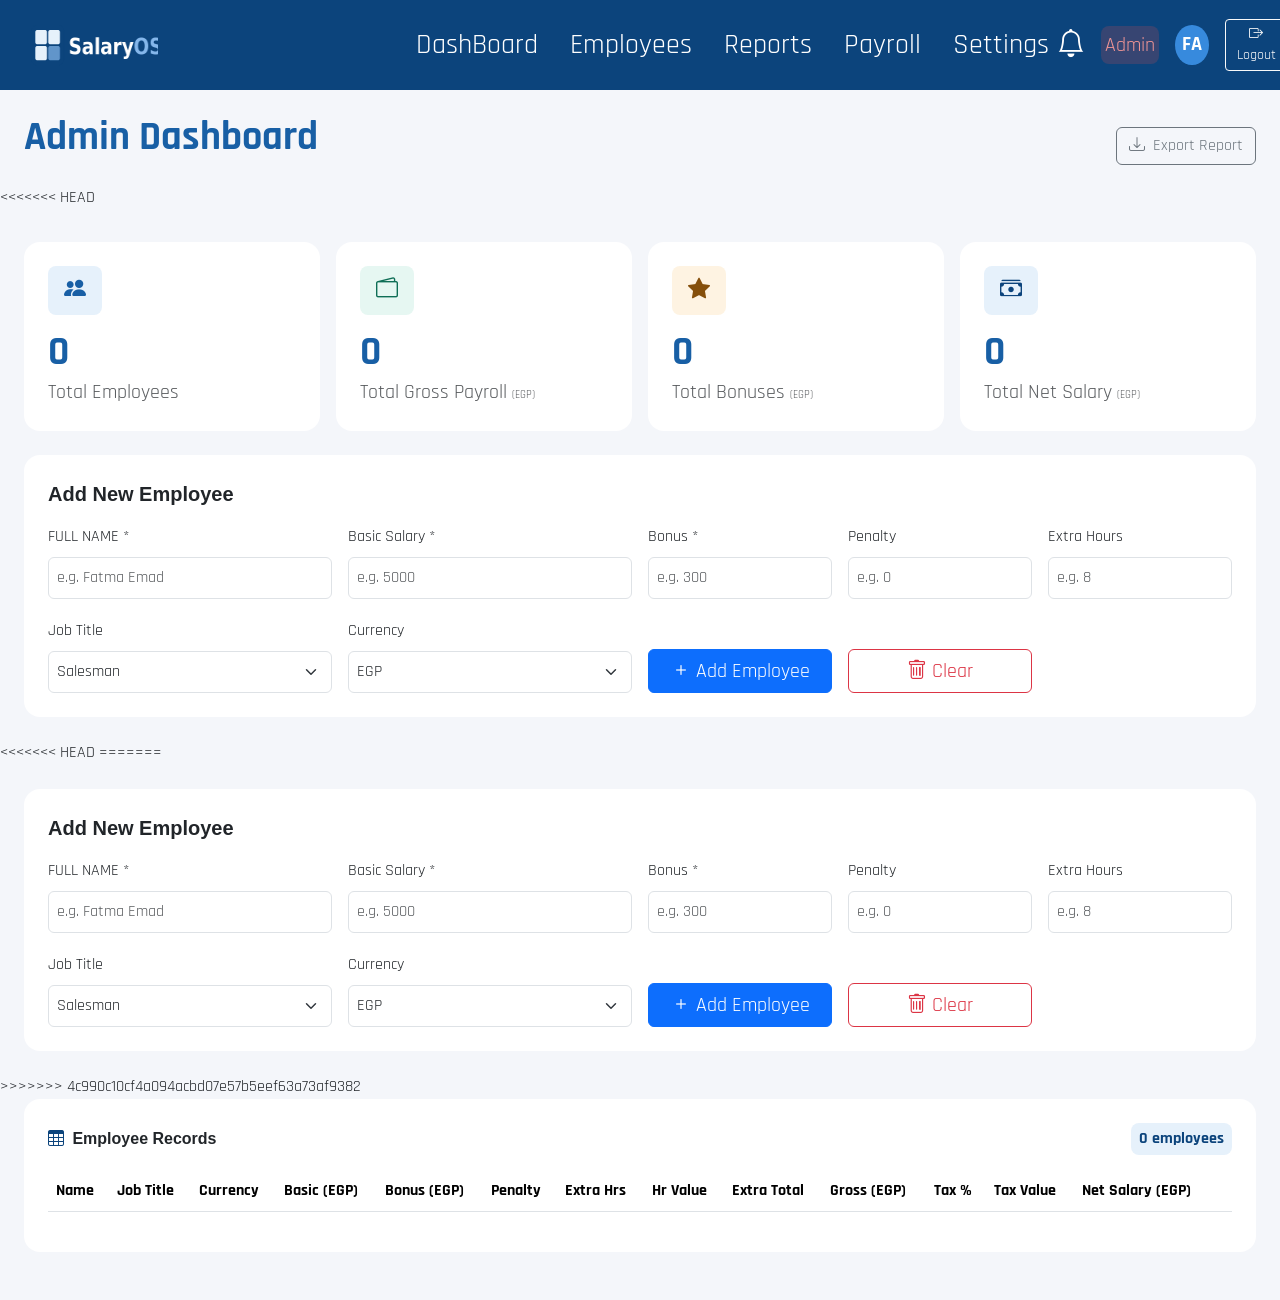
==== commit f32d2088: "Merge branch 'main' of https://github.com/FatmaEmadGhozia/Salary-App" ====
--- a/index.html
+++ b/index.html
@@ -46,6 +46,10 @@
             background-color: white;
             transition: 0.3s;
             border-radius: 1rem;
+<<<<<<< HEAD
+            margin-right: .01rem;
+=======
+>>>>>>> 4c990c10cf4a094acbd07e57b5eef63a73af9382
         }
         .info:hover { transform: translateY(-5px); box-shadow: 0 6px 20px rgba(0,0,0,.08); }
         .info p:last-of-type { margin-top: -10px; }
@@ -121,30 +125,48 @@
             </div>
 
             <!-- ══ Stat Cards ════════════════════════════════════════════════ -->
+<<<<<<< HEAD
+            <!-- <div class="mx-4">
+                <div class="row emp-info ">
+                    <div class="info col-lg-3  col-md-6 col-12 p-4 g-5">
+=======
             <div class="mx-4">
                 <div class="row emp-info g-3">
                     <div class="info col-lg-3 col-md-6 col-12 p-4">
+>>>>>>> 4c990c10cf4a094acbd07e57b5eef63a73af9382
                         <div class="stat-icon mb-2 px-3 py-2 rounded-3" style="background:var(--primary-blue-tint); font-size:22px; width:fit-content;">
                             <i class="bi bi-people-fill" style="color:#185FA5;"></i>
                         </div>
                         <p class="fs-1 fw-bold mb-1" style="color:var(--primary-navy-hover);" id="total-emp">0</p>
                         <p class="fs-5 text-muted mb-0">Total Employees</p>
                     </div>
+<<<<<<< HEAD
+                    <div class="info col-lg-3  col-md-6 col-12 p-4 g-5">
+=======
                     <div class="info col-lg-3 col-md-6 col-12 p-4">
+>>>>>>> 4c990c10cf4a094acbd07e57b5eef63a73af9382
                         <div class="stat-icon mb-2 px-3 py-2 rounded-3" style="background:var(--green-tint); font-size:22px; width:fit-content;">
                             <i class="bi bi-wallet2" style="color:#0F6E56;"></i>
                         </div>
                         <p class="fs-1 fw-bold mb-1" style="color:var(--primary-navy-hover);" id="total-gross">0</p>
                         <p class="fs-5 text-muted mb-0">Total Gross Payroll <span style="font-size:11px;">(EGP)</span></p>
                     </div>
+<<<<<<< HEAD
+                    <div class="info col-lg-3 col-md-6 col-12 p-4 g-5">
+=======
                     <div class="info col-lg-3 col-md-6 col-12 p-4">
+>>>>>>> 4c990c10cf4a094acbd07e57b5eef63a73af9382
                         <div class="stat-icon mb-2 px-3 py-2 rounded-3" style="background:var(--amber-tint); font-size:22px; width:fit-content;">
                             <i class="bi bi-star-fill" style="color:#854F0B;"></i>
                         </div>
                         <p class="fs-1 fw-bold mb-1" style="color:var(--primary-navy-hover);" id="total-bonuses">0</p>
                         <p class="fs-5 text-muted mb-0">Total Bonuses <span style="font-size:11px;">(EGP)</span></p>
                     </div>
+<<<<<<< HEAD
+                    <div class="info col-lg-3 col-md-6 col-12 p-4 g-5">
+=======
                     <div class="info col-lg-3 col-md-6 col-12 p-4">
+>>>>>>> 4c990c10cf4a094acbd07e57b5eef63a73af9382
                         <div class="stat-icon mb-2 px-3 py-2 rounded-3" style="background:var(--primary-blue-tint); font-size:22px; width:fit-content;">
                             <i class="bi bi-cash-stack" style="color:#0C447C;"></i>
                         </div>
@@ -152,7 +174,46 @@
                         <p class="fs-5 text-muted mb-0">Total Net Salary <span style="font-size:11px;">(EGP)</span></p>
                     </div>
                 </div>
-            </div>
+            </div> -->
+ <!-- ══ Stat Cards ════════════════════════════════════════════════ -->
+<div class="mx-4 section-gap">
+    <div style="display: grid; grid-template-columns: repeat(auto-fit, minmax(220px, 1fr)); gap: 1rem;">
+
+        <div class="info p-4">
+            <div class="stat-icon mb-2 px-3 py-2 rounded-3" style="background:var(--primary-blue-tint); font-size:22px; width:fit-content;">
+                <i class="bi bi-people-fill" style="color:#185FA5;"></i>
+            </div>
+            <p class="fs-1 fw-bold mb-1" style="color:var(--primary-navy-hover);" id="total-emp">0</p>
+            <p class="fs-5 text-muted mb-0">Total Employees</p>
+        </div>
+
+        <div class="info p-4">
+            <div class="stat-icon mb-2 px-3 py-2 rounded-3" style="background:var(--green-tint); font-size:22px; width:fit-content;">
+                <i class="bi bi-wallet2" style="color:#0F6E56;"></i>
+            </div>
+            <p class="fs-1 fw-bold mb-1" style="color:var(--primary-navy-hover);" id="total-gross">0</p>
+            <p class="fs-5 text-muted mb-0">Total Gross Payroll <span style="font-size:11px;">(EGP)</span></p>
+        </div>
+
+        <div class="info p-4">
+            <div class="stat-icon mb-2 px-3 py-2 rounded-3" style="background:var(--amber-tint); font-size:22px; width:fit-content;">
+                <i class="bi bi-star-fill" style="color:#854F0B;"></i>
+            </div>
+            <p class="fs-1 fw-bold mb-1" style="color:var(--primary-navy-hover);" id="total-bonuses">0</p>
+            <p class="fs-5 text-muted mb-0">Total Bonuses <span style="font-size:11px;">(EGP)</span></p>
+        </div>
+
+        <div class="info p-4">
+            <div class="stat-icon mb-2 px-3 py-2 rounded-3" style="background:var(--primary-blue-tint); font-size:22px; width:fit-content;">
+                <i class="bi bi-cash-stack" style="color:#0C447C;"></i>
+            </div>
+            <p class="fs-1 fw-bold mb-1" style="color:var(--primary-navy-hover);" id="total-net">0</p>
+            <p class="fs-5 text-muted mb-0">Total Net Salary <span style="font-size:11px;">(EGP)</span></p>
+        </div>
+
+    </div>
+</div>
+
 
             <!-- ══ Add Employee Form ══════════════════════════════════════════ -->
             <div class="user-data w-full p-4 mt-4 rounded-4 mb-4 mx-4 section-gap">
@@ -206,6 +267,68 @@
                             </button>
                         </div>
                         <div class="col-lg-2 col-md-6">
+                            <button type="reset"  id = "delete-all" class="btn btn-outline-danger fs-5 w-100">
+                                <i class="bi bi-trash"></i> Clear
+                            </button>
+                        </div>
+                    </div>
+                </form>
+            </div>
+
+<<<<<<< HEAD
+=======
+            <!-- ══ Add Employee Form ══════════════════════════════════════════ -->
+            <div class="user-data w-full p-4 mt-4 rounded-4 mb-4 mx-4 section-gap">
+                <p class="fs-5 fw-semibold mb-3">Add New Employee</p>
+                <form id="emp-form" method="post">
+                    <div class="row g-3">
+                        <div class="d-flex flex-column col-lg-3 col-md-12">
+                            <label for="fullname" class="mb-2">FULL NAME *</label>
+                            <input type="text" class="form-control p-2" id="fullname" placeholder="e.g. Fatma Emad">
+                        </div>
+                        <div class="d-flex flex-column col-lg-3 col-md-12">
+                            <label for="salary" class="mb-2">Basic Salary *</label>
+                            <input type="number" class="form-control p-2" id="salary" placeholder="e.g. 5000">
+                        </div>
+                        <div class="d-flex flex-column col-lg-2 col-md-12">
+                            <label for="bonus" class="mb-2">Bonus *</label>
+                            <input type="number" class="form-control p-2" id="bonus" placeholder="e.g. 300">
+                        </div>
+                        <div class="d-flex flex-column col-lg-2 col-md-12">
+                            <label for="penalty" class="mb-2">Penalty</label>
+                            <input type="number" class="form-control p-2" id="penalty" placeholder="e.g. 0">
+                        </div>
+                        <div class="d-flex flex-column col-lg-2 col-md-12">
+                            <label for="extra-hours" class="mb-2">Extra Hours</label>
+                            <input type="number" class="form-control p-2" id="extra-hours" placeholder="e.g. 8">
+                        </div>
+                    </div>
+
+                    <div class="row g-3 mt-1 align-items-end">
+                        <div class="d-flex flex-column col-lg-3 col-md-12">
+                            <label for="title" class="mb-2">Job Title</label>
+                            <select id="title" class="form-select p-2">
+                                <option value="Salesman">Salesman</option>
+                                <option value="Operator">Operator</option>
+                                <option value="Admin">Admin</option>
+                            </select>
+                        </div>
+                        <div class="d-flex flex-column col-lg-3 col-md-12">
+                            <label for="currency" class="mb-2">Currency</label>
+                            <select id="currency" class="form-select p-2">
+                                <option value="EGP">EGP</option>
+                                <option value="USD">USD - $</option>
+                                <option value="SAR">SAR</option>
+                                <option value="EUR">EUR - €</option>
+                                <option value="GBP">GBP - £</option>
+                            </select>
+                        </div>
+                        <div class="col-lg-2 col-md-6">
+                            <button type="button" class="add-btn btn btn-primary fs-5 w-100" id="add-emp-btn">
+                                <i class="bi bi-plus"></i> Add Employee
+                            </button>
+                        </div>
+                        <div class="col-lg-2 col-md-6">
                             <button type="reset" class="btn btn-outline-danger fs-5 w-100">
                                 <i class="bi bi-trash"></i> Clear
                             </button>
@@ -214,6 +337,7 @@
                 </form>
             </div>
 
+>>>>>>> 4c990c10cf4a094acbd07e57b5eef63a73af9382
             <!-- ══ Data Table ════════════════════════════════════════════════ -->
             <div class="data-table mx-4 p-4 rounded-4 mb-5">
                 <div class="d-flex justify-content-between align-items-center mb-3">
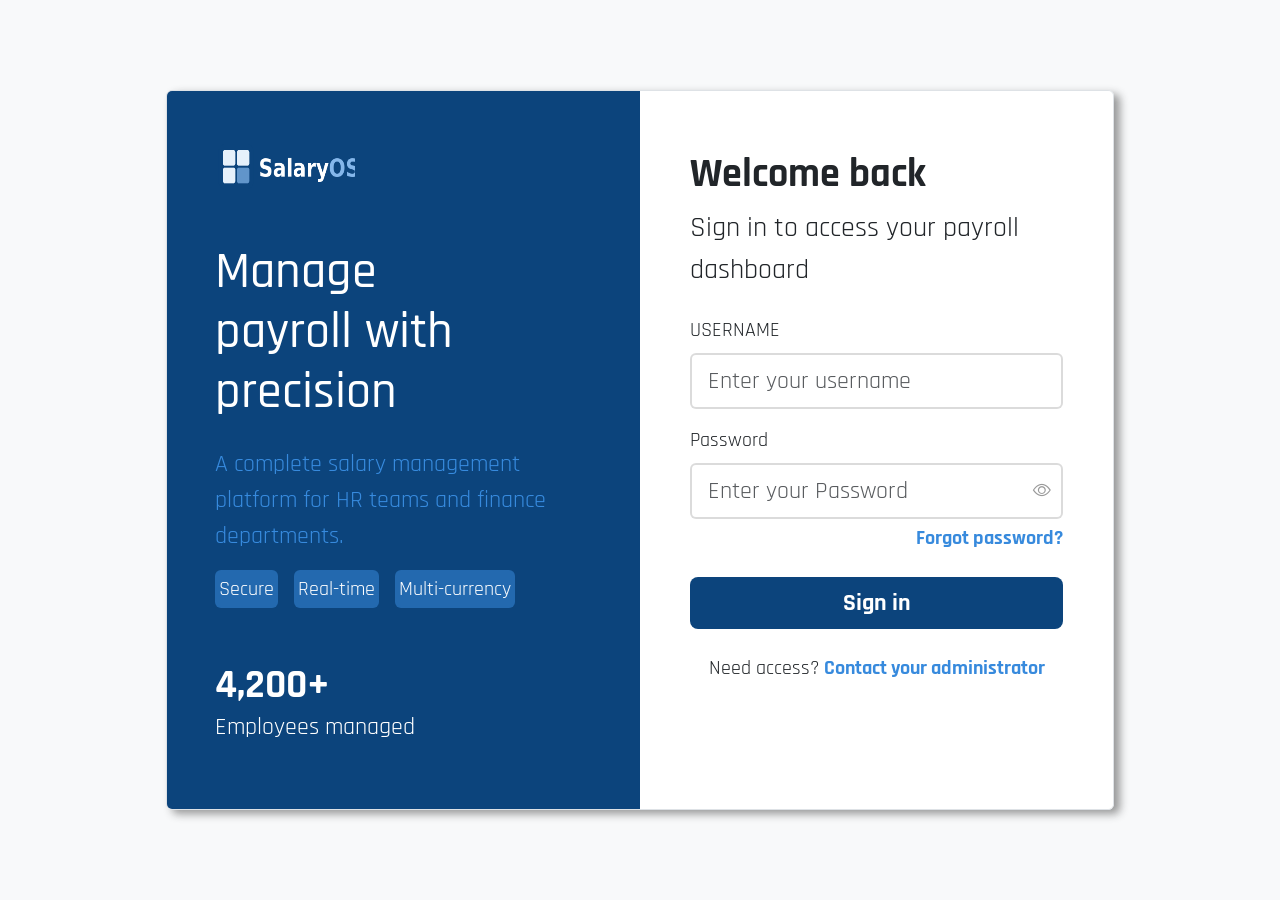
==== commit 06b0789d: "laatest one" ====
--- a/index.html
+++ b/index.html
@@ -46,10 +46,7 @@
             background-color: white;
             transition: 0.3s;
             border-radius: 1rem;
-<<<<<<< HEAD
             margin-right: .01rem;
-=======
->>>>>>> 4c990c10cf4a094acbd07e57b5eef63a73af9382
         }
         .info:hover { transform: translateY(-5px); box-shadow: 0 6px 20px rgba(0,0,0,.08); }
         .info p:last-of-type { margin-top: -10px; }
@@ -125,48 +122,30 @@
             </div>
 
             <!-- ══ Stat Cards ════════════════════════════════════════════════ -->
-<<<<<<< HEAD
             <!-- <div class="mx-4">
                 <div class="row emp-info ">
                     <div class="info col-lg-3  col-md-6 col-12 p-4 g-5">
-=======
-            <div class="mx-4">
-                <div class="row emp-info g-3">
-                    <div class="info col-lg-3 col-md-6 col-12 p-4">
->>>>>>> 4c990c10cf4a094acbd07e57b5eef63a73af9382
                         <div class="stat-icon mb-2 px-3 py-2 rounded-3" style="background:var(--primary-blue-tint); font-size:22px; width:fit-content;">
                             <i class="bi bi-people-fill" style="color:#185FA5;"></i>
                         </div>
                         <p class="fs-1 fw-bold mb-1" style="color:var(--primary-navy-hover);" id="total-emp">0</p>
                         <p class="fs-5 text-muted mb-0">Total Employees</p>
                     </div>
-<<<<<<< HEAD
                     <div class="info col-lg-3  col-md-6 col-12 p-4 g-5">
-=======
-                    <div class="info col-lg-3 col-md-6 col-12 p-4">
->>>>>>> 4c990c10cf4a094acbd07e57b5eef63a73af9382
                         <div class="stat-icon mb-2 px-3 py-2 rounded-3" style="background:var(--green-tint); font-size:22px; width:fit-content;">
                             <i class="bi bi-wallet2" style="color:#0F6E56;"></i>
                         </div>
                         <p class="fs-1 fw-bold mb-1" style="color:var(--primary-navy-hover);" id="total-gross">0</p>
                         <p class="fs-5 text-muted mb-0">Total Gross Payroll <span style="font-size:11px;">(EGP)</span></p>
                     </div>
-<<<<<<< HEAD
                     <div class="info col-lg-3 col-md-6 col-12 p-4 g-5">
-=======
-                    <div class="info col-lg-3 col-md-6 col-12 p-4">
->>>>>>> 4c990c10cf4a094acbd07e57b5eef63a73af9382
                         <div class="stat-icon mb-2 px-3 py-2 rounded-3" style="background:var(--amber-tint); font-size:22px; width:fit-content;">
                             <i class="bi bi-star-fill" style="color:#854F0B;"></i>
                         </div>
                         <p class="fs-1 fw-bold mb-1" style="color:var(--primary-navy-hover);" id="total-bonuses">0</p>
                         <p class="fs-5 text-muted mb-0">Total Bonuses <span style="font-size:11px;">(EGP)</span></p>
                     </div>
-<<<<<<< HEAD
                     <div class="info col-lg-3 col-md-6 col-12 p-4 g-5">
-=======
-                    <div class="info col-lg-3 col-md-6 col-12 p-4">
->>>>>>> 4c990c10cf4a094acbd07e57b5eef63a73af9382
                         <div class="stat-icon mb-2 px-3 py-2 rounded-3" style="background:var(--primary-blue-tint); font-size:22px; width:fit-content;">
                             <i class="bi bi-cash-stack" style="color:#0C447C;"></i>
                         </div>
@@ -275,69 +254,6 @@
                 </form>
             </div>
 
-<<<<<<< HEAD
-=======
-            <!-- ══ Add Employee Form ══════════════════════════════════════════ -->
-            <div class="user-data w-full p-4 mt-4 rounded-4 mb-4 mx-4 section-gap">
-                <p class="fs-5 fw-semibold mb-3">Add New Employee</p>
-                <form id="emp-form" method="post">
-                    <div class="row g-3">
-                        <div class="d-flex flex-column col-lg-3 col-md-12">
-                            <label for="fullname" class="mb-2">FULL NAME *</label>
-                            <input type="text" class="form-control p-2" id="fullname" placeholder="e.g. Fatma Emad">
-                        </div>
-                        <div class="d-flex flex-column col-lg-3 col-md-12">
-                            <label for="salary" class="mb-2">Basic Salary *</label>
-                            <input type="number" class="form-control p-2" id="salary" placeholder="e.g. 5000">
-                        </div>
-                        <div class="d-flex flex-column col-lg-2 col-md-12">
-                            <label for="bonus" class="mb-2">Bonus *</label>
-                            <input type="number" class="form-control p-2" id="bonus" placeholder="e.g. 300">
-                        </div>
-                        <div class="d-flex flex-column col-lg-2 col-md-12">
-                            <label for="penalty" class="mb-2">Penalty</label>
-                            <input type="number" class="form-control p-2" id="penalty" placeholder="e.g. 0">
-                        </div>
-                        <div class="d-flex flex-column col-lg-2 col-md-12">
-                            <label for="extra-hours" class="mb-2">Extra Hours</label>
-                            <input type="number" class="form-control p-2" id="extra-hours" placeholder="e.g. 8">
-                        </div>
-                    </div>
-
-                    <div class="row g-3 mt-1 align-items-end">
-                        <div class="d-flex flex-column col-lg-3 col-md-12">
-                            <label for="title" class="mb-2">Job Title</label>
-                            <select id="title" class="form-select p-2">
-                                <option value="Salesman">Salesman</option>
-                                <option value="Operator">Operator</option>
-                                <option value="Admin">Admin</option>
-                            </select>
-                        </div>
-                        <div class="d-flex flex-column col-lg-3 col-md-12">
-                            <label for="currency" class="mb-2">Currency</label>
-                            <select id="currency" class="form-select p-2">
-                                <option value="EGP">EGP</option>
-                                <option value="USD">USD - $</option>
-                                <option value="SAR">SAR</option>
-                                <option value="EUR">EUR - €</option>
-                                <option value="GBP">GBP - £</option>
-                            </select>
-                        </div>
-                        <div class="col-lg-2 col-md-6">
-                            <button type="button" class="add-btn btn btn-primary fs-5 w-100" id="add-emp-btn">
-                                <i class="bi bi-plus"></i> Add Employee
-                            </button>
-                        </div>
-                        <div class="col-lg-2 col-md-6">
-                            <button type="reset" class="btn btn-outline-danger fs-5 w-100">
-                                <i class="bi bi-trash"></i> Clear
-                            </button>
-                        </div>
-                    </div>
-                </form>
-            </div>
-
->>>>>>> 4c990c10cf4a094acbd07e57b5eef63a73af9382
             <!-- ══ Data Table ════════════════════════════════════════════════ -->
             <div class="data-table mx-4 p-4 rounded-4 mb-5">
                 <div class="d-flex justify-content-between align-items-center mb-3">
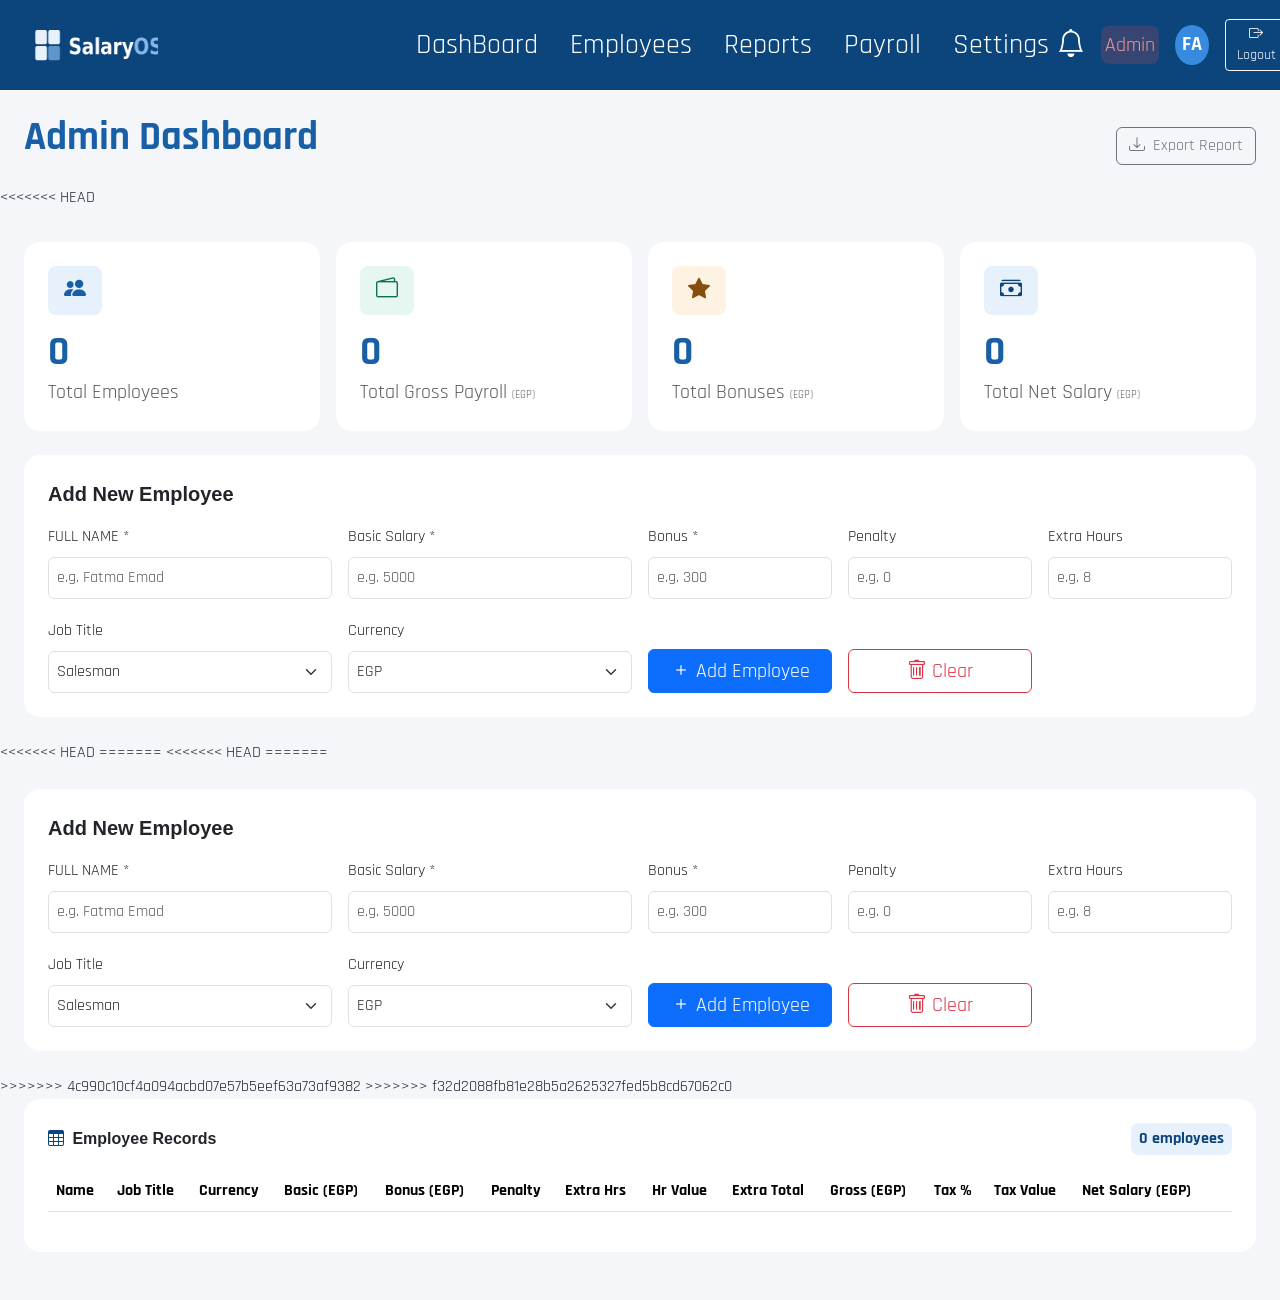
==== commit bfd2c012: "Merge branch 'main' of https://github.com/FatmaEmadGhozia/Salary-App" ====
--- a/index.html
+++ b/index.html
@@ -46,7 +46,14 @@
             background-color: white;
             transition: 0.3s;
             border-radius: 1rem;
+<<<<<<< HEAD
             margin-right: .01rem;
+=======
+<<<<<<< HEAD
+            margin-right: .01rem;
+=======
+>>>>>>> 4c990c10cf4a094acbd07e57b5eef63a73af9382
+>>>>>>> f32d2088fb81e28b5a2625327fed5b8cd67062c0
         }
         .info:hover { transform: translateY(-5px); box-shadow: 0 6px 20px rgba(0,0,0,.08); }
         .info p:last-of-type { margin-top: -10px; }
@@ -122,30 +129,66 @@
             </div>
 
             <!-- ══ Stat Cards ════════════════════════════════════════════════ -->
+<<<<<<< HEAD
             <!-- <div class="mx-4">
                 <div class="row emp-info ">
                     <div class="info col-lg-3  col-md-6 col-12 p-4 g-5">
+=======
+<<<<<<< HEAD
+            <!-- <div class="mx-4">
+                <div class="row emp-info ">
+                    <div class="info col-lg-3  col-md-6 col-12 p-4 g-5">
+=======
+            <div class="mx-4">
+                <div class="row emp-info g-3">
+                    <div class="info col-lg-3 col-md-6 col-12 p-4">
+>>>>>>> 4c990c10cf4a094acbd07e57b5eef63a73af9382
+>>>>>>> f32d2088fb81e28b5a2625327fed5b8cd67062c0
                         <div class="stat-icon mb-2 px-3 py-2 rounded-3" style="background:var(--primary-blue-tint); font-size:22px; width:fit-content;">
                             <i class="bi bi-people-fill" style="color:#185FA5;"></i>
                         </div>
                         <p class="fs-1 fw-bold mb-1" style="color:var(--primary-navy-hover);" id="total-emp">0</p>
                         <p class="fs-5 text-muted mb-0">Total Employees</p>
                     </div>
+<<<<<<< HEAD
                     <div class="info col-lg-3  col-md-6 col-12 p-4 g-5">
+=======
+<<<<<<< HEAD
+                    <div class="info col-lg-3  col-md-6 col-12 p-4 g-5">
+=======
+                    <div class="info col-lg-3 col-md-6 col-12 p-4">
+>>>>>>> 4c990c10cf4a094acbd07e57b5eef63a73af9382
+>>>>>>> f32d2088fb81e28b5a2625327fed5b8cd67062c0
                         <div class="stat-icon mb-2 px-3 py-2 rounded-3" style="background:var(--green-tint); font-size:22px; width:fit-content;">
                             <i class="bi bi-wallet2" style="color:#0F6E56;"></i>
                         </div>
                         <p class="fs-1 fw-bold mb-1" style="color:var(--primary-navy-hover);" id="total-gross">0</p>
                         <p class="fs-5 text-muted mb-0">Total Gross Payroll <span style="font-size:11px;">(EGP)</span></p>
                     </div>
+<<<<<<< HEAD
                     <div class="info col-lg-3 col-md-6 col-12 p-4 g-5">
+=======
+<<<<<<< HEAD
+                    <div class="info col-lg-3 col-md-6 col-12 p-4 g-5">
+=======
+                    <div class="info col-lg-3 col-md-6 col-12 p-4">
+>>>>>>> 4c990c10cf4a094acbd07e57b5eef63a73af9382
+>>>>>>> f32d2088fb81e28b5a2625327fed5b8cd67062c0
                         <div class="stat-icon mb-2 px-3 py-2 rounded-3" style="background:var(--amber-tint); font-size:22px; width:fit-content;">
                             <i class="bi bi-star-fill" style="color:#854F0B;"></i>
                         </div>
                         <p class="fs-1 fw-bold mb-1" style="color:var(--primary-navy-hover);" id="total-bonuses">0</p>
                         <p class="fs-5 text-muted mb-0">Total Bonuses <span style="font-size:11px;">(EGP)</span></p>
                     </div>
+<<<<<<< HEAD
                     <div class="info col-lg-3 col-md-6 col-12 p-4 g-5">
+=======
+<<<<<<< HEAD
+                    <div class="info col-lg-3 col-md-6 col-12 p-4 g-5">
+=======
+                    <div class="info col-lg-3 col-md-6 col-12 p-4">
+>>>>>>> 4c990c10cf4a094acbd07e57b5eef63a73af9382
+>>>>>>> f32d2088fb81e28b5a2625327fed5b8cd67062c0
                         <div class="stat-icon mb-2 px-3 py-2 rounded-3" style="background:var(--primary-blue-tint); font-size:22px; width:fit-content;">
                             <i class="bi bi-cash-stack" style="color:#0C447C;"></i>
                         </div>
@@ -254,6 +297,72 @@
                 </form>
             </div>
 
+<<<<<<< HEAD
+=======
+<<<<<<< HEAD
+=======
+            <!-- ══ Add Employee Form ══════════════════════════════════════════ -->
+            <div class="user-data w-full p-4 mt-4 rounded-4 mb-4 mx-4 section-gap">
+                <p class="fs-5 fw-semibold mb-3">Add New Employee</p>
+                <form id="emp-form" method="post">
+                    <div class="row g-3">
+                        <div class="d-flex flex-column col-lg-3 col-md-12">
+                            <label for="fullname" class="mb-2">FULL NAME *</label>
+                            <input type="text" class="form-control p-2" id="fullname" placeholder="e.g. Fatma Emad">
+                        </div>
+                        <div class="d-flex flex-column col-lg-3 col-md-12">
+                            <label for="salary" class="mb-2">Basic Salary *</label>
+                            <input type="number" class="form-control p-2" id="salary" placeholder="e.g. 5000">
+                        </div>
+                        <div class="d-flex flex-column col-lg-2 col-md-12">
+                            <label for="bonus" class="mb-2">Bonus *</label>
+                            <input type="number" class="form-control p-2" id="bonus" placeholder="e.g. 300">
+                        </div>
+                        <div class="d-flex flex-column col-lg-2 col-md-12">
+                            <label for="penalty" class="mb-2">Penalty</label>
+                            <input type="number" class="form-control p-2" id="penalty" placeholder="e.g. 0">
+                        </div>
+                        <div class="d-flex flex-column col-lg-2 col-md-12">
+                            <label for="extra-hours" class="mb-2">Extra Hours</label>
+                            <input type="number" class="form-control p-2" id="extra-hours" placeholder="e.g. 8">
+                        </div>
+                    </div>
+
+                    <div class="row g-3 mt-1 align-items-end">
+                        <div class="d-flex flex-column col-lg-3 col-md-12">
+                            <label for="title" class="mb-2">Job Title</label>
+                            <select id="title" class="form-select p-2">
+                                <option value="Salesman">Salesman</option>
+                                <option value="Operator">Operator</option>
+                                <option value="Admin">Admin</option>
+                            </select>
+                        </div>
+                        <div class="d-flex flex-column col-lg-3 col-md-12">
+                            <label for="currency" class="mb-2">Currency</label>
+                            <select id="currency" class="form-select p-2">
+                                <option value="EGP">EGP</option>
+                                <option value="USD">USD - $</option>
+                                <option value="SAR">SAR</option>
+                                <option value="EUR">EUR - €</option>
+                                <option value="GBP">GBP - £</option>
+                            </select>
+                        </div>
+                        <div class="col-lg-2 col-md-6">
+                            <button type="button" class="add-btn btn btn-primary fs-5 w-100" id="add-emp-btn">
+                                <i class="bi bi-plus"></i> Add Employee
+                            </button>
+                        </div>
+                        <div class="col-lg-2 col-md-6">
+                            <button type="reset" class="btn btn-outline-danger fs-5 w-100">
+                                <i class="bi bi-trash"></i> Clear
+                            </button>
+                        </div>
+                    </div>
+                </form>
+            </div>
+
+>>>>>>> 4c990c10cf4a094acbd07e57b5eef63a73af9382
+>>>>>>> f32d2088fb81e28b5a2625327fed5b8cd67062c0
             <!-- ══ Data Table ════════════════════════════════════════════════ -->
             <div class="data-table mx-4 p-4 rounded-4 mb-5">
                 <div class="d-flex justify-content-between align-items-center mb-3">
